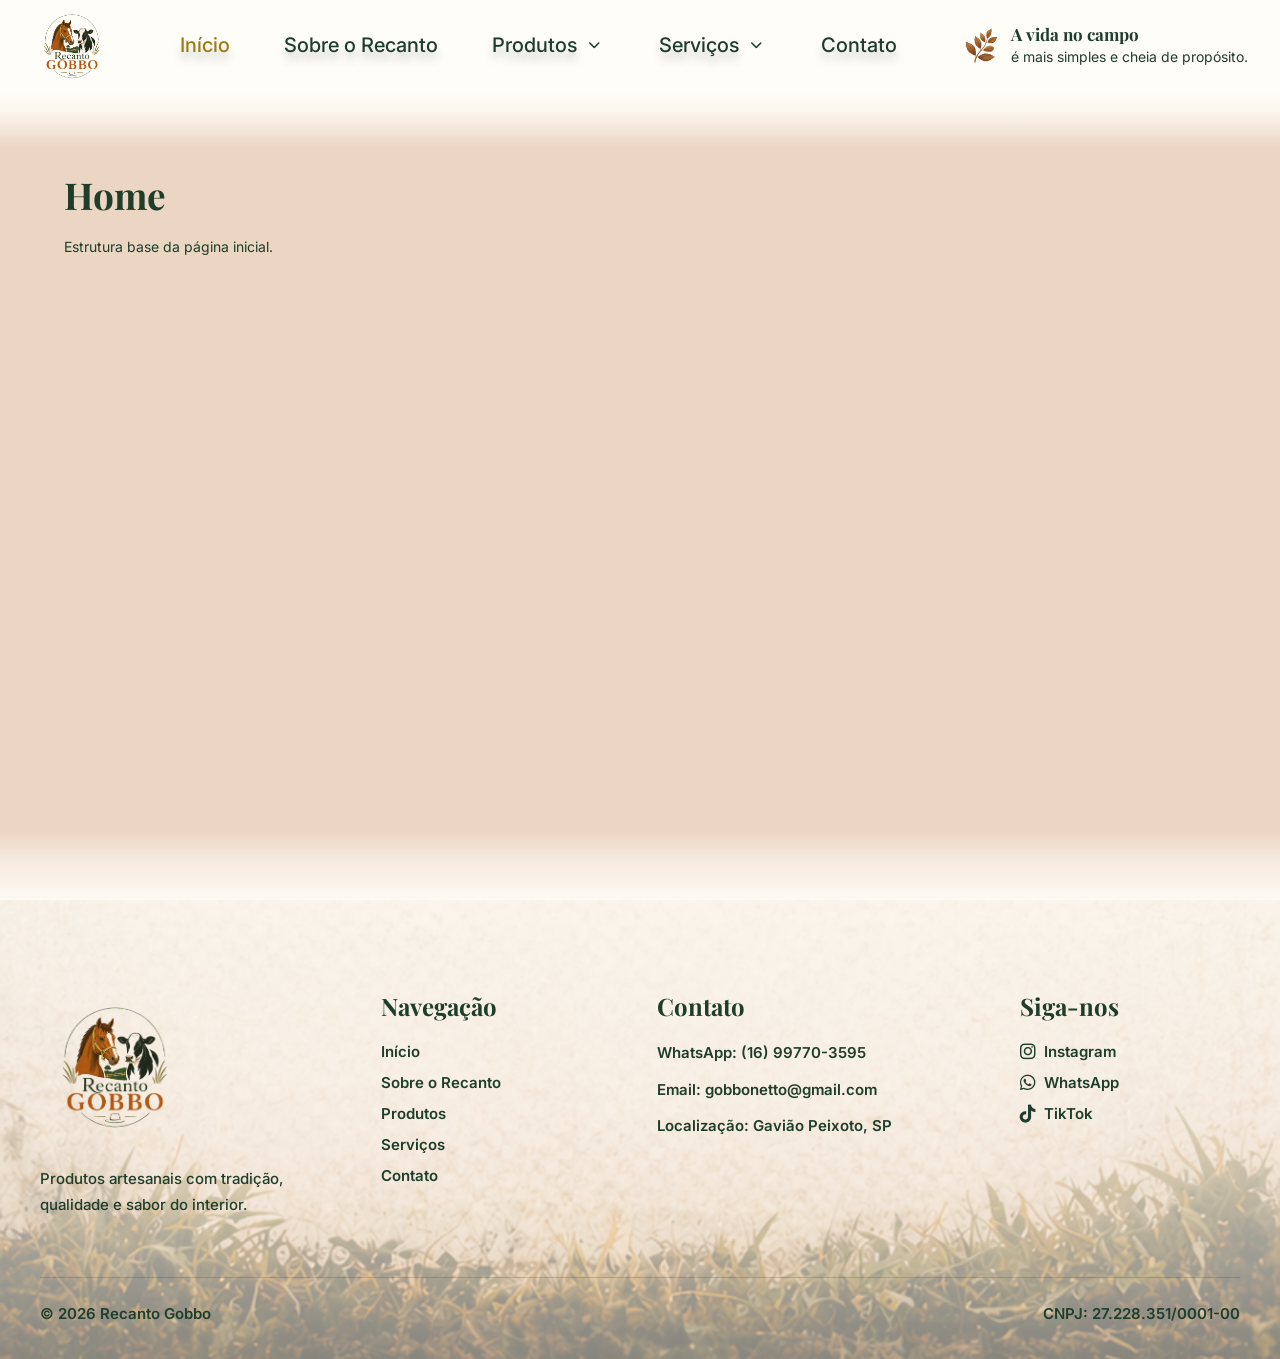
==== index.html @ e5097ecd "Adiciona submenus responsivos no header" ====
<!DOCTYPE html>
<html lang="pt-BR">
<head>
  <!-- Define o padrão de caracteres do site -->
  <meta charset="UTF-8">

  <!-- Garante que o site fique responsivo em celulares e tablets -->
  <meta name="viewport" content="width=device-width, initial-scale=1.0">

  <!-- Título exibido na aba do navegador -->
  <title>Recanto Gobbo</title>

  <!-- Ícones Font Awesome -->
  <link 
    rel="stylesheet" 
    href="https://cdnjs.cloudflare.com/ajax/libs/font-awesome/6.5.2/css/all.min.css"
  >

  <!-- Fontes do projeto: Playfair Display e Inter -->
  <link rel="preconnect" href="https://fonts.googleapis.com">
  <link rel="preconnect" href="https://fonts.gstatic.com" crossorigin>

  <link 
    href="https://fonts.googleapis.com/css2?family=Inter:wght@400;500;600;700&family=Playfair+Display:wght@600;700&display=swap" 
    rel="stylesheet"
  >

  <!-- Importa o CSS principal do projeto -->
  <link rel="stylesheet" href="css/style.css">
</head>

<!-- Classe "home" identifica que esta é a página inicial -->
<body class="home">

  <!-- Header principal do site -->
  <header class="header">
    <nav class="navbar">

      <!-- Logo principal -->
      <a href="index.html" class="logo">
        <img 
          src="assets/images/logo-recanto-gobbo.png" 
          alt="Logo Recanto Gobbo"
          class="logo-image"
        >
      </a>

      <!-- Menu principal -->
      <ul class="nav-menu" id="nav-menu">

        <li class="nav-item">
          <a href="index.html" class="active">Início</a>
        </li>

        <li class="nav-item">
          <a href="pages/sobre.html">Sobre o Recanto</a>
        </li>

        <li class="nav-item has-submenu">
          <div class="submenu-parent">
            <a href="pages/produtos.html">Produtos</a>

            <button class="submenu-toggle" type="button" aria-label="Abrir submenu de produtos">
              <i class="fa-solid fa-chevron-down"></i>
            </button>
          </div>

          <ul class="submenu">
            <li><a href="#">Boné</a></li>
          </ul>
        </li>

        <li class="nav-item has-submenu">
          <div class="submenu-parent">
            <a href="pages/servicos.html">Serviços</a>

            <button class="submenu-toggle" type="button" aria-label="Abrir submenu de serviços">
              <i class="fa-solid fa-chevron-down"></i>
            </button>
          </div>

          <ul class="submenu">
            <li><a href="#">Palestras</a></li>
            <li><a href="#">Embaixadores Digitais</a></li>
            <li><a href="#">Ações de Marca</a></li>
            <li><a href="#">Proposta de Eventos</a></li>
          </ul>
        </li>

        <li class="nav-item">
          <a href="pages/contato.html">Contato</a>
        </li>

      </ul>

      <!-- Frase institucional do header desktop -->
      <div class="header-phrase">
        <!-- Ícone decorativo da frase do header -->
        <img 
          src="assets/images/icone-header.png" 
            alt="" 
            class="header-icon"
        >
        <div>
          <strong>A vida no campo</strong>
          <p>é mais simples e cheia de propósito.</p>
        </div>
      </div>

      <!-- Botão hambúrguer mobile -->
      <button class="menu-toggle" id="menu-toggle" aria-label="Abrir menu">
        ☰
      </button>

    </nav>
  </header>

  <!-- Conteúdo principal da página -->
  <main class="main-content">

    <!-- Seção base da página inicial -->
    <section class="page-section">
      <h1>Home</h1>
      <p>Estrutura base da página inicial.</p>
    </section>
  </main>

<!-- Footer principal do site -->
<footer class="footer">

  <!-- Camada escura por cima da imagem para melhorar leitura -->
  <div class="footer-overlay">

    <!-- Container principal do footer -->
    <div class="footer-container">

      <!-- Coluna da marca -->
      <div class="footer-brand">
        <img 
          src="assets/images/logo-recanto-gobbo.png" 
          alt="Logo Recanto Gobbo"
          class="footer-logo-image"
        >

        <p>
          Produtos artesanais com tradição, qualidade e sabor do interior.
        </p>
      </div>

      <!-- Coluna de navegação -->
      <div class="footer-column">
        <h3>Navegação</h3>

        <nav class="footer-links">
          <a href="index.html">Início</a>
          <a href="pages/sobre.html">Sobre o Recanto</a>
          <a href="pages/produtos.html">Produtos</a>
          <a href="pages/servicos.html">Serviços</a>
          <a href="pages/contato.html">Contato</a>
        </nav>
      </div>

      <!-- Coluna de contato -->
      <div class="footer-column">
        <h3>Contato</h3>

        <div class="footer-contact">
          <p>WhatsApp: (16) 99770-3595</p>
          <p>Email: gobbonetto@gmail.com</p>
          <p>Localização: Gavião Peixoto, SP</p>
        </div>
      </div>

      <!-- Coluna de redes sociais -->
      <div class="footer-column">
        <h3>Siga-nos</h3>

        <div class="footer-social">

          <a href="https://www.instagram.com/recantogobbo?utm_source=ig_web_button_share_sheet&igsh=ZDNlZDc0MzIxNw==" aria-label="Instagram">
            <i class="fa-brands fa-instagram"></i>
            <span>Instagram</span>
          </a>

          <a href="https://wa.me/5516997703595?text=Olá,%20vim%20pelo%20site%20do%20Recanto%20Gobbo%20e%20gostaria%20de%20mais%20informações." aria-label="WhatsApp">
            <i class="fa-brands fa-whatsapp"></i>
            <span>WhatsApp</span>
          </a>

          <a href="https://www.tiktok.com/@nettogobbo?is_from_webapp=1&sender_device=pc" aria-label="TikTok">
            <i class="fa-brands fa-tiktok"></i>
            <span>TikTok</span>
          </a>

        </div>
      </div>

    </div>

    <!-- Base inferior do footer -->
    <div class="footer-bottom">
      <p>© 2026 Recanto Gobbo</p>
      <p>CNPJ: 27.228.351/0001-00</p>
    </div>

  </div>
</footer>

  <!-- JavaScript principal -->
  <script src="js/script.js"></script>
</body>
</html>
---- css/style.css ----
/* Base */
@import url("./base/reset.css");
@import url("./base/variables.css");
@import url("./base/global.css");
@import url("./base/components.css");

/* Layout */
@import url("./layout/header.css");
@import url("./layout/footer.css");

/* Pages */
@import url("./pages/home.css");
@import url("./pages/sobre.css");
@import url("./pages/produtos.css");
@import url("./pages/servicos.css");
@import url("./pages/contato.css");

/* Responsive */
@import url("./responsive.css");
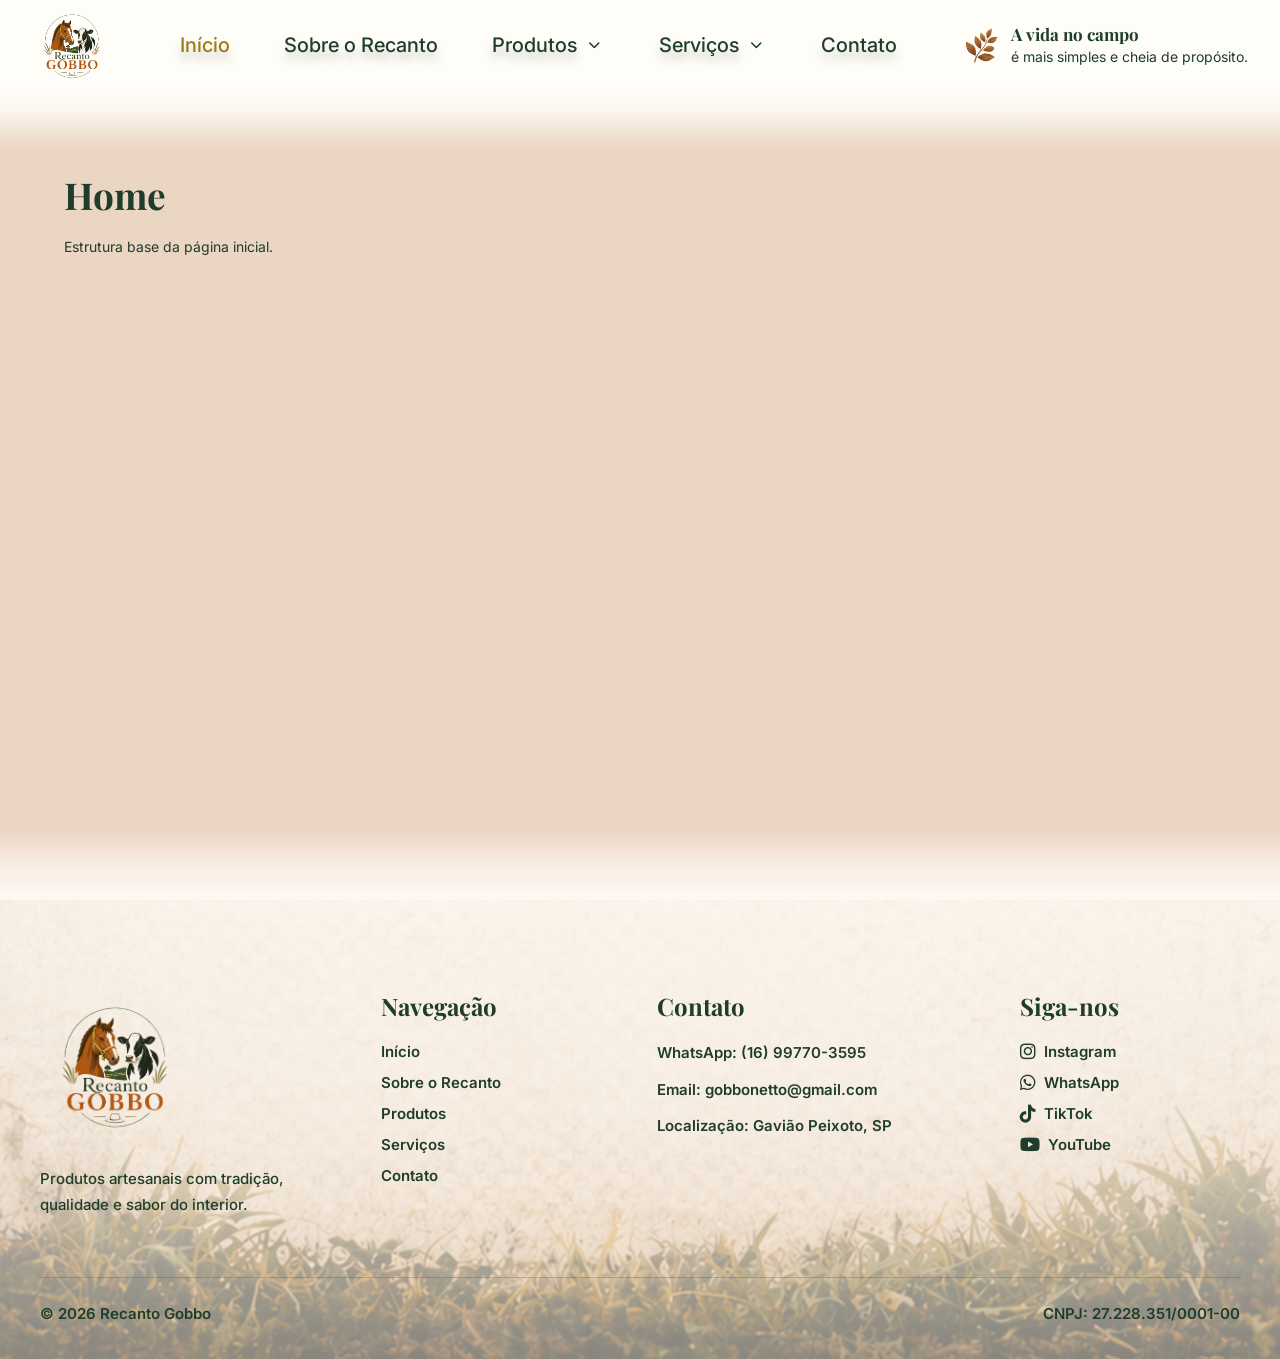
==== commit 01b37900: "feat: adiciona YouTube no footer e ajusta ícones mobile" ====
--- a/index.html
+++ b/index.html
@@ -192,6 +192,11 @@
             <span>TikTok</span>
           </a>
 
+          <a href="https://www.youtube.com/@RecantoGobbo" aria-label="YouTube">
+            <i class="fa-brands fa-youtube"></i>
+            <span>YouTube</span>
+          </a>
+
         </div>
       </div>
 
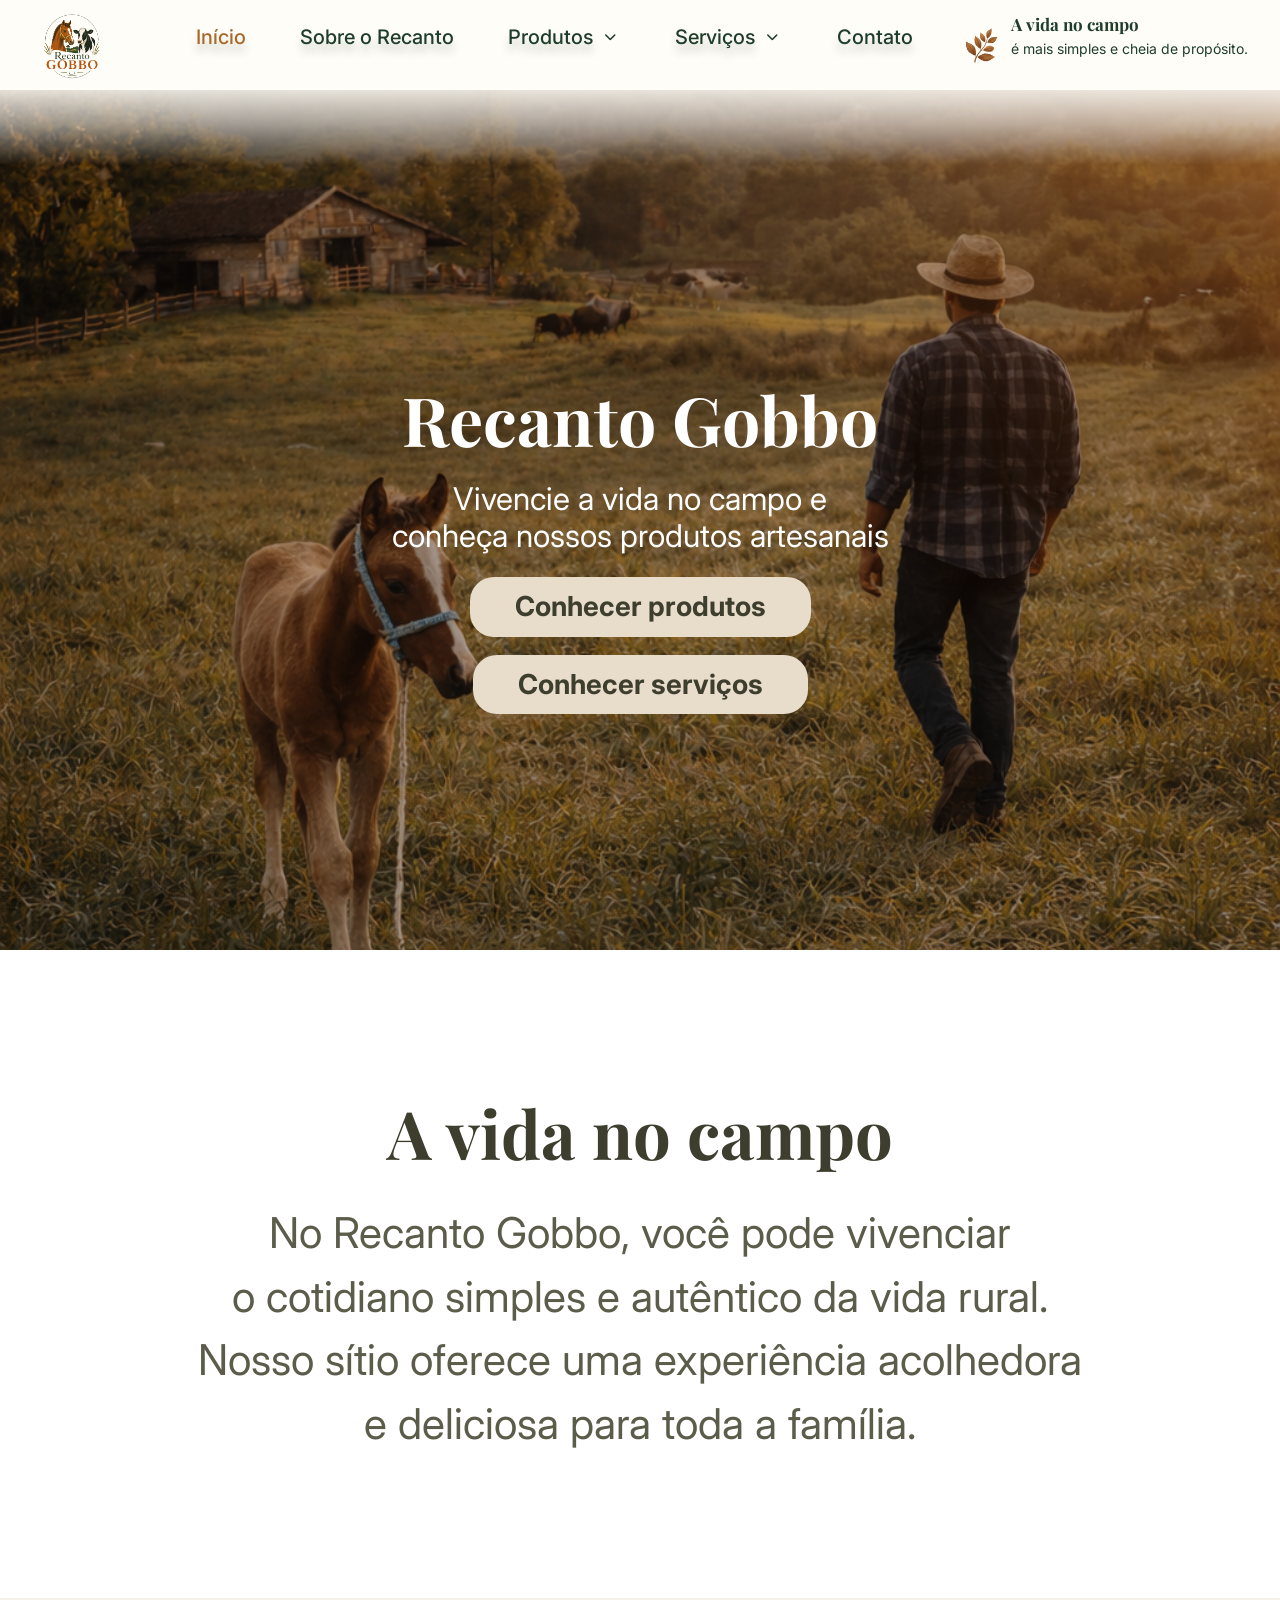
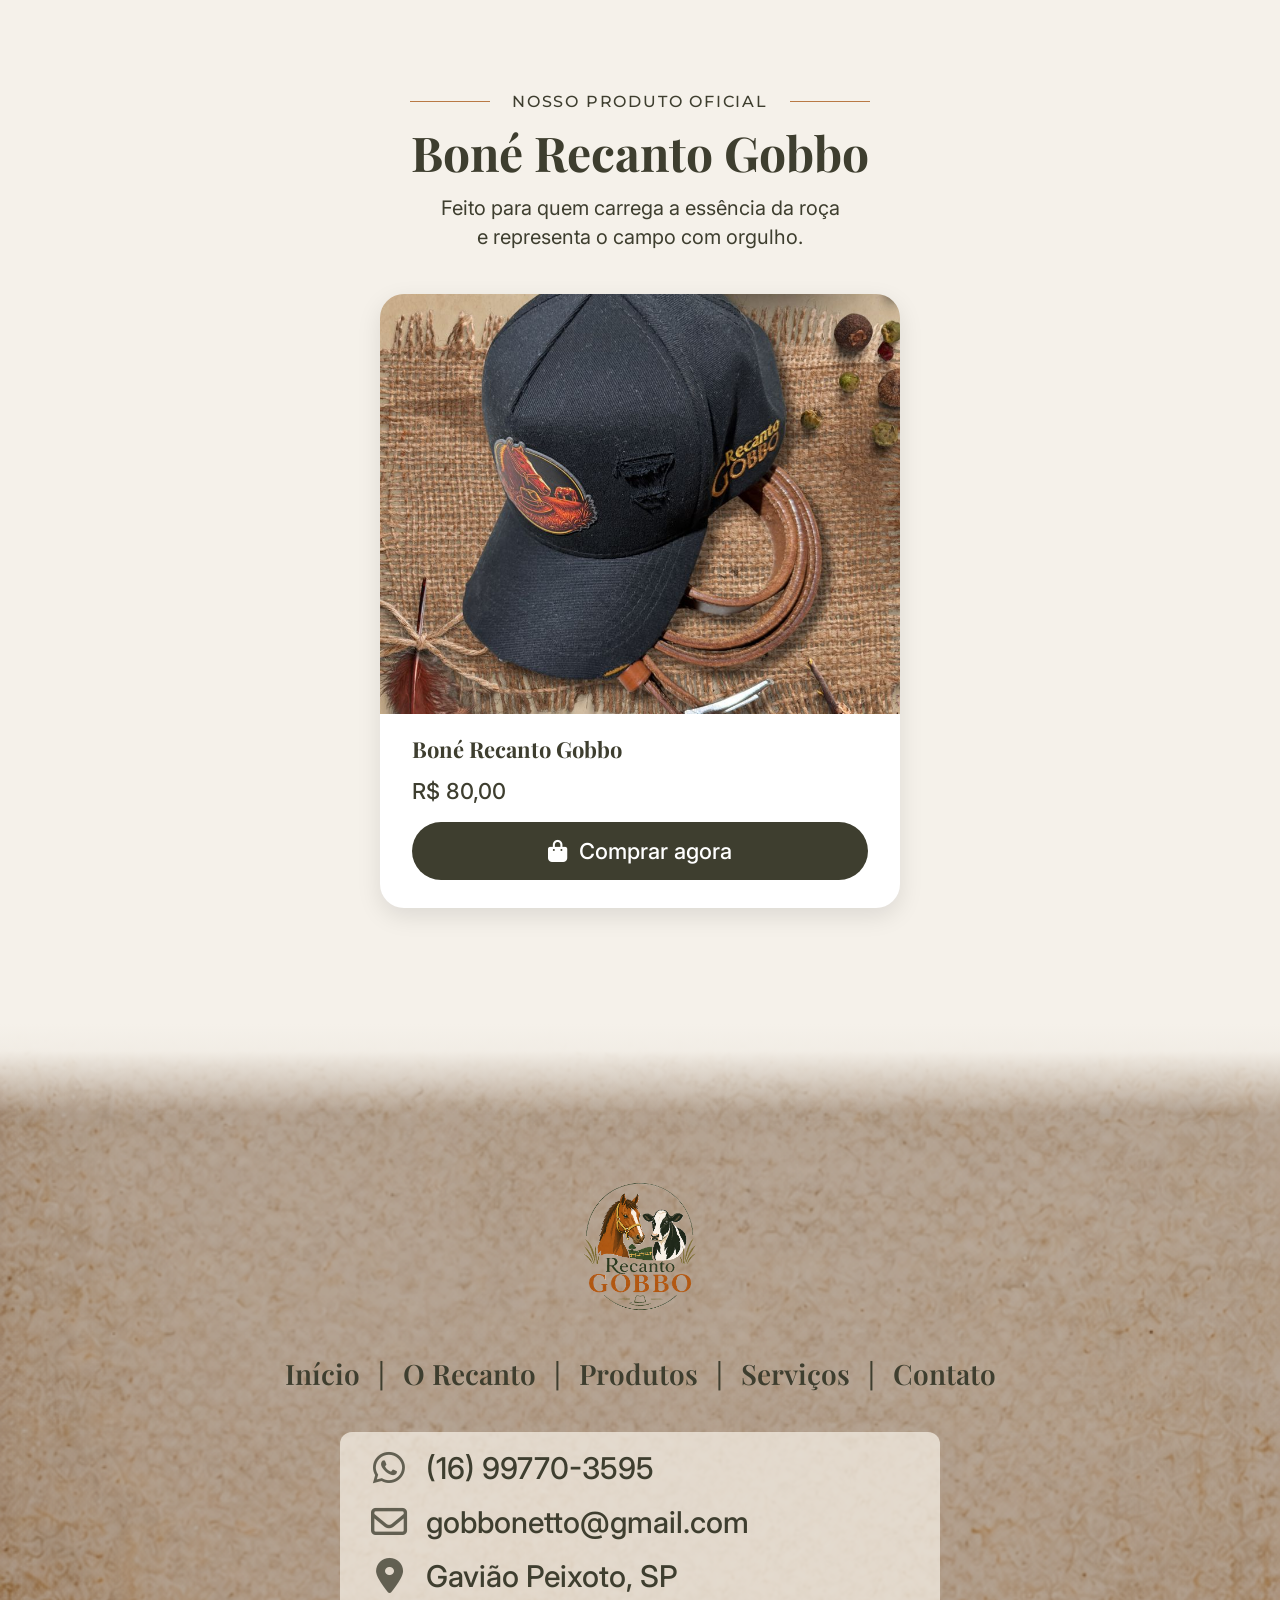
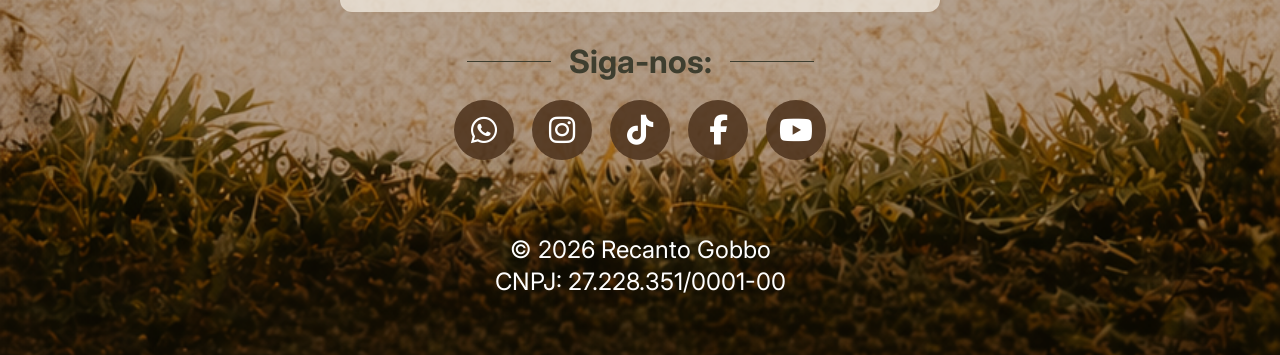
==== commit 9c67def0: "feat: implement homepage layout with new CSS architecture and assets" ====
--- a/index.html
+++ b/index.html
@@ -1,53 +1,44 @@
 <!DOCTYPE html>
 <html lang="pt-BR">
 <head>
-  <!-- Define o padrão de caracteres do site -->
   <meta charset="UTF-8">
-
-  <!-- Garante que o site fique responsivo em celulares e tablets -->
   <meta name="viewport" content="width=device-width, initial-scale=1.0">
 
-  <!-- Título exibido na aba do navegador -->
   <title>Recanto Gobbo</title>
 
-  <!-- Ícones Font Awesome -->
-  <link 
-    rel="stylesheet" 
+  <link
+    rel="stylesheet"
     href="https://cdnjs.cloudflare.com/ajax/libs/font-awesome/6.5.2/css/all.min.css"
   >
 
-  <!-- Fontes do projeto: Playfair Display e Inter -->
+  <link
+    href="https://cdn.jsdelivr.net/npm/bootstrap@5.3.3/dist/css/bootstrap.min.css"
+    rel="stylesheet"
+  >
+
   <link rel="preconnect" href="https://fonts.googleapis.com">
   <link rel="preconnect" href="https://fonts.gstatic.com" crossorigin>
 
-  <link 
-    href="https://fonts.googleapis.com/css2?family=Inter:wght@400;500;600;700&family=Playfair+Display:wght@600;700&display=swap" 
+  <link
+    href="https://fonts.googleapis.com/css2?family=Inter:wght@400;500;600;700&family=Montserrat:wght@400;500;600;700&family=Playfair+Display:wght@600;700&display=swap"
     rel="stylesheet"
   >
 
-  <!-- Importa o CSS principal do projeto -->
   <link rel="stylesheet" href="css/style.css">
 </head>
 
-<!-- Classe "home" identifica que esta é a página inicial -->
 <body class="home">
-
-  <!-- Header principal do site -->
   <header class="header">
     <nav class="navbar">
-
-      <!-- Logo principal -->
       <a href="index.html" class="logo">
-        <img 
-          src="assets/images/logo-recanto-gobbo.png" 
+        <img
+          src="assets/images/logo-recanto-gobbo.png"
           alt="Logo Recanto Gobbo"
           class="logo-image"
         >
       </a>
 
-      <!-- Menu principal -->
       <ul class="nav-menu" id="nav-menu">
-
         <li class="nav-item">
           <a href="index.html" class="active">Início</a>
         </li>
@@ -90,128 +81,193 @@
         <li class="nav-item">
           <a href="pages/contato.html">Contato</a>
         </li>
-
       </ul>
 
-      <!-- Frase institucional do header desktop -->
       <div class="header-phrase">
-        <!-- Ícone decorativo da frase do header -->
-        <img 
-          src="assets/images/icone-header.png" 
-            alt="" 
-            class="header-icon"
+        <img
+          src="assets/images/icone-header.png"
+          alt=""
+          class="header-icon"
         >
+
         <div>
           <strong>A vida no campo</strong>
           <p>é mais simples e cheia de propósito.</p>
         </div>
       </div>
 
-      <!-- Botão hambúrguer mobile -->
       <button class="menu-toggle" id="menu-toggle" aria-label="Abrir menu">
         ☰
       </button>
-
     </nav>
   </header>
 
-  <!-- Conteúdo principal da página -->
-  <main class="main-content">
-
-    <!-- Seção base da página inicial -->
-    <section class="page-section">
-      <h1>Home</h1>
-      <p>Estrutura base da página inicial.</p>
+  <main class="home-main">
+    <section class="home-hero" aria-label="Recanto Gobbo">
+      <div class="home-hero-overlay"></div>
+
+      <div class="container home-hero-content">
+        <h1>Recanto Gobbo</h1>
+        <p>
+          Vivencie a vida no campo e<br>
+          conheça nossos produtos artesanais
+        </p>
+
+        <div class="home-hero-actions">
+          <a href="pages/produtos.html" class="home-pill-link">Conhecer produtos</a>
+          <a href="pages/servicos.html" class="home-pill-link">Conhecer serviços</a>
+        </div>
+      </div>
+    </section>
+
+    <section class="home-about">
+      <div class="container">
+        <h2>A vida no campo</h2>
+        <p>
+          <span>No Recanto Gobbo, você pode vivenciar</span>
+          <span>o cotidiano simples e autêntico da vida rural.</span>
+          <span class="d-none d-lg-block">Nosso sítio oferece uma experiência acolhedora</span>
+          <span class="d-none d-lg-block">e deliciosa para toda a família.</span>
+        </p>
+      </div>
+    </section>
+
+    <section class="home-product" aria-labelledby="home-product-title">
+      <div class="container">
+        <div class="home-product-heading">
+          <p class="home-product-overline">Nosso produto oficial</p>
+          <h2 id="home-product-title">Boné Recanto Gobbo</h2>
+          <p>
+            Feito para quem carrega a essência da roça
+            <span>e representa o campo com orgulho.</span>
+          </p>
+        </div>
+
+        <article class="home-product-card">
+          <div class="home-product-image">
+            <img src="assets/images/bone.jpeg" alt="Boné Recanto Gobbo">
+          </div>
+
+          <div class="home-product-info">
+            <h3>Boné Recanto Gobbo</h3>
+            <p>R$ 80,00</p>
+            <a
+              href="https://wa.me/5516997703595?text=Ol%C3%A1,%20vim%20pelo%20site%20do%20Recanto%20Gobbo%20e%20gostaria%20de%20comprar%20o%20Bon%C3%A9%20Recanto%20Gobbo."
+              class="home-buy-button"
+              target="_blank"
+              rel="noopener noreferrer"
+            >
+              <i class="fa-solid fa-bag-shopping" aria-hidden="true"></i>
+              Comprar agora
+            </a>
+          </div>
+        </article>
+      </div>
     </section>
   </main>
 
-<!-- Footer principal do site -->
-<footer class="footer">
-
-  <!-- Camada escura por cima da imagem para melhorar leitura -->
-  <div class="footer-overlay">
-
-    <!-- Container principal do footer -->
-    <div class="footer-container">
-
-      <!-- Coluna da marca -->
-      <div class="footer-brand">
-        <img 
-          src="assets/images/logo-recanto-gobbo.png" 
-          alt="Logo Recanto Gobbo"
-          class="footer-logo-image"
-        >
-
-        <p>
-          Produtos artesanais com tradição, qualidade e sabor do interior.
-        </p>
-      </div>
-
-      <!-- Coluna de navegação -->
-      <div class="footer-column">
-        <h3>Navegação</h3>
-
-        <nav class="footer-links">
+  <footer class="home-footer">
+    <div class="home-footer-overlay">
+      <div class="container home-footer-inner">
+        <a href="index.html" class="home-footer-logo" aria-label="Recanto Gobbo - Início">
+          <img
+            src="assets/images/logo-recanto-gobbo.png"
+            alt="Logo Recanto Gobbo"
+            class="home-footer-logo-image"
+          >
+        </a>
+
+        <nav class="home-footer-nav" aria-label="Menu do rodapé">
           <a href="index.html">Início</a>
-          <a href="pages/sobre.html">Sobre o Recanto</a>
+          <a href="pages/sobre.html">O Recanto</a>
           <a href="pages/produtos.html">Produtos</a>
           <a href="pages/servicos.html">Serviços</a>
           <a href="pages/contato.html">Contato</a>
         </nav>
-      </div>
-
-      <!-- Coluna de contato -->
-      <div class="footer-column">
-        <h3>Contato</h3>
-
-        <div class="footer-contact">
-          <p>WhatsApp: (16) 99770-3595</p>
-          <p>Email: gobbonetto@gmail.com</p>
-          <p>Localização: Gavião Peixoto, SP</p>
-        </div>
-      </div>
-
-      <!-- Coluna de redes sociais -->
-      <div class="footer-column">
-        <h3>Siga-nos</h3>
-
-        <div class="footer-social">
-
-          <a href="https://www.instagram.com/recantogobbo?utm_source=ig_web_button_share_sheet&igsh=ZDNlZDc0MzIxNw==" aria-label="Instagram">
-            <i class="fa-brands fa-instagram"></i>
-            <span>Instagram</span>
+
+        <div class="home-contact-card" aria-label="Informações de contato">
+          <a
+            href="https://wa.me/5516997703595?text=Ol%C3%A1,%20vim%20pelo%20site%20do%20Recanto%20Gobbo%20e%20gostaria%20de%20mais%20informa%C3%A7%C3%B5es."
+            target="_blank"
+            rel="noopener noreferrer"
+          >
+            <i class="fa-brands fa-whatsapp" aria-hidden="true"></i>
+            <span>(16) 99770-3595</span>
           </a>
-
-          <a href="https://wa.me/5516997703595?text=Olá,%20vim%20pelo%20site%20do%20Recanto%20Gobbo%20e%20gostaria%20de%20mais%20informações." aria-label="WhatsApp">
-            <i class="fa-brands fa-whatsapp"></i>
-            <span>WhatsApp</span>
+          <a
+            href="mailto:gobbonetto@gmail.com?subject=Contato"
+            target="_blank"
+            rel="noopener noreferrer"
+          >
+            <i class="fa-regular fa-envelope" aria-hidden="true"></i>
+            <span>gobbonetto@gmail.com</span>
           </a>
-
-          <a href="https://www.tiktok.com/@nettogobbo?is_from_webapp=1&sender_device=pc" aria-label="TikTok">
-            <i class="fa-brands fa-tiktok"></i>
-            <span>TikTok</span>
+          <a
+            href="https://maps.app.goo.gl/Z4Uk17eoqn9L3mCQ8"
+            target="_blank"
+            rel="noopener noreferrer"
+          >
+            <i class="fa-solid fa-location-dot" aria-hidden="true"></i>
+            <span>Gavião Peixoto, SP</span>
           </a>
-
-          <a href="https://www.youtube.com/@RecantoGobbo" aria-label="YouTube">
-            <i class="fa-brands fa-youtube"></i>
-            <span>YouTube</span>
-          </a>
-
-        </div>
-      </div>
-
+        </div>
+
+        <div class="home-social">
+          <p>Siga-nos:</p>
+
+          <div class="home-social-links">
+            <a
+              href="https://wa.me/5516997703595?text=Ol%C3%A1,%20vim%20pelo%20site%20do%20Recanto%20Gobbo%20e%20gostaria%20de%20mais%20informa%C3%A7%C3%B5es."
+              aria-label="WhatsApp"
+              target="_blank"
+              rel="noopener noreferrer"
+            >
+              <i class="fa-brands fa-whatsapp" aria-hidden="true"></i>
+            </a>
+            <a
+              href="https://www.instagram.com/recantogobbo?utm_source=ig_web_button_share_sheet&igsh=ZDNlZDc0MzIxNw=="
+              aria-label="Instagram"
+              target="_blank"
+              rel="noopener noreferrer"
+            >
+              <i class="fa-brands fa-instagram" aria-hidden="true"></i>
+            </a>
+            <a
+              href="https://www.tiktok.com/@nettogobbo?is_from_webapp=1&sender_device=pc"
+              aria-label="TikTok"
+              target="_blank"
+              rel="noopener noreferrer"
+            >
+              <i class="fa-brands fa-tiktok" aria-hidden="true"></i>
+            </a>
+            <a
+              href="https://www.facebook.com/recantogobbo/"
+              aria-label="Facebook"
+              target="_blank"
+              rel="noopener noreferrer"
+            >
+              <i class="fa-brands fa-facebook-f" aria-hidden="true"></i>
+            </a>
+            <a
+              href="https://www.youtube.com/@RecantoGobbo"
+              aria-label="YouTube"
+              target="_blank"
+              rel="noopener noreferrer"
+            >
+              <i class="fa-brands fa-youtube" aria-hidden="true"></i>
+            </a>
+          </div>
+        </div>
+
+        <div class="home-footer-bottom">
+          <p>© 2026 Recanto Gobbo</p>
+          <p>CNPJ: 27.228.351/0001-00</p>
+        </div>
+      </div>
     </div>
-
-    <!-- Base inferior do footer -->
-    <div class="footer-bottom">
-      <p>© 2026 Recanto Gobbo</p>
-      <p>CNPJ: 27.228.351/0001-00</p>
-    </div>
-
-  </div>
-</footer>
-
-  <!-- JavaScript principal -->
+  </footer>
+
+  <script src="https://cdn.jsdelivr.net/npm/bootstrap@5.3.3/dist/js/bootstrap.bundle.min.js"></script>
   <script src="js/script.js"></script>
 </body>
 </html>
--- a/css/style.css
+++ b/css/style.css
@@ -16,5 +16,4 @@
 @import url("./pages/contato.css");
 
 /* Responsive */
-@import url("./responsive.css");
-
+@import url("./responsive.css");
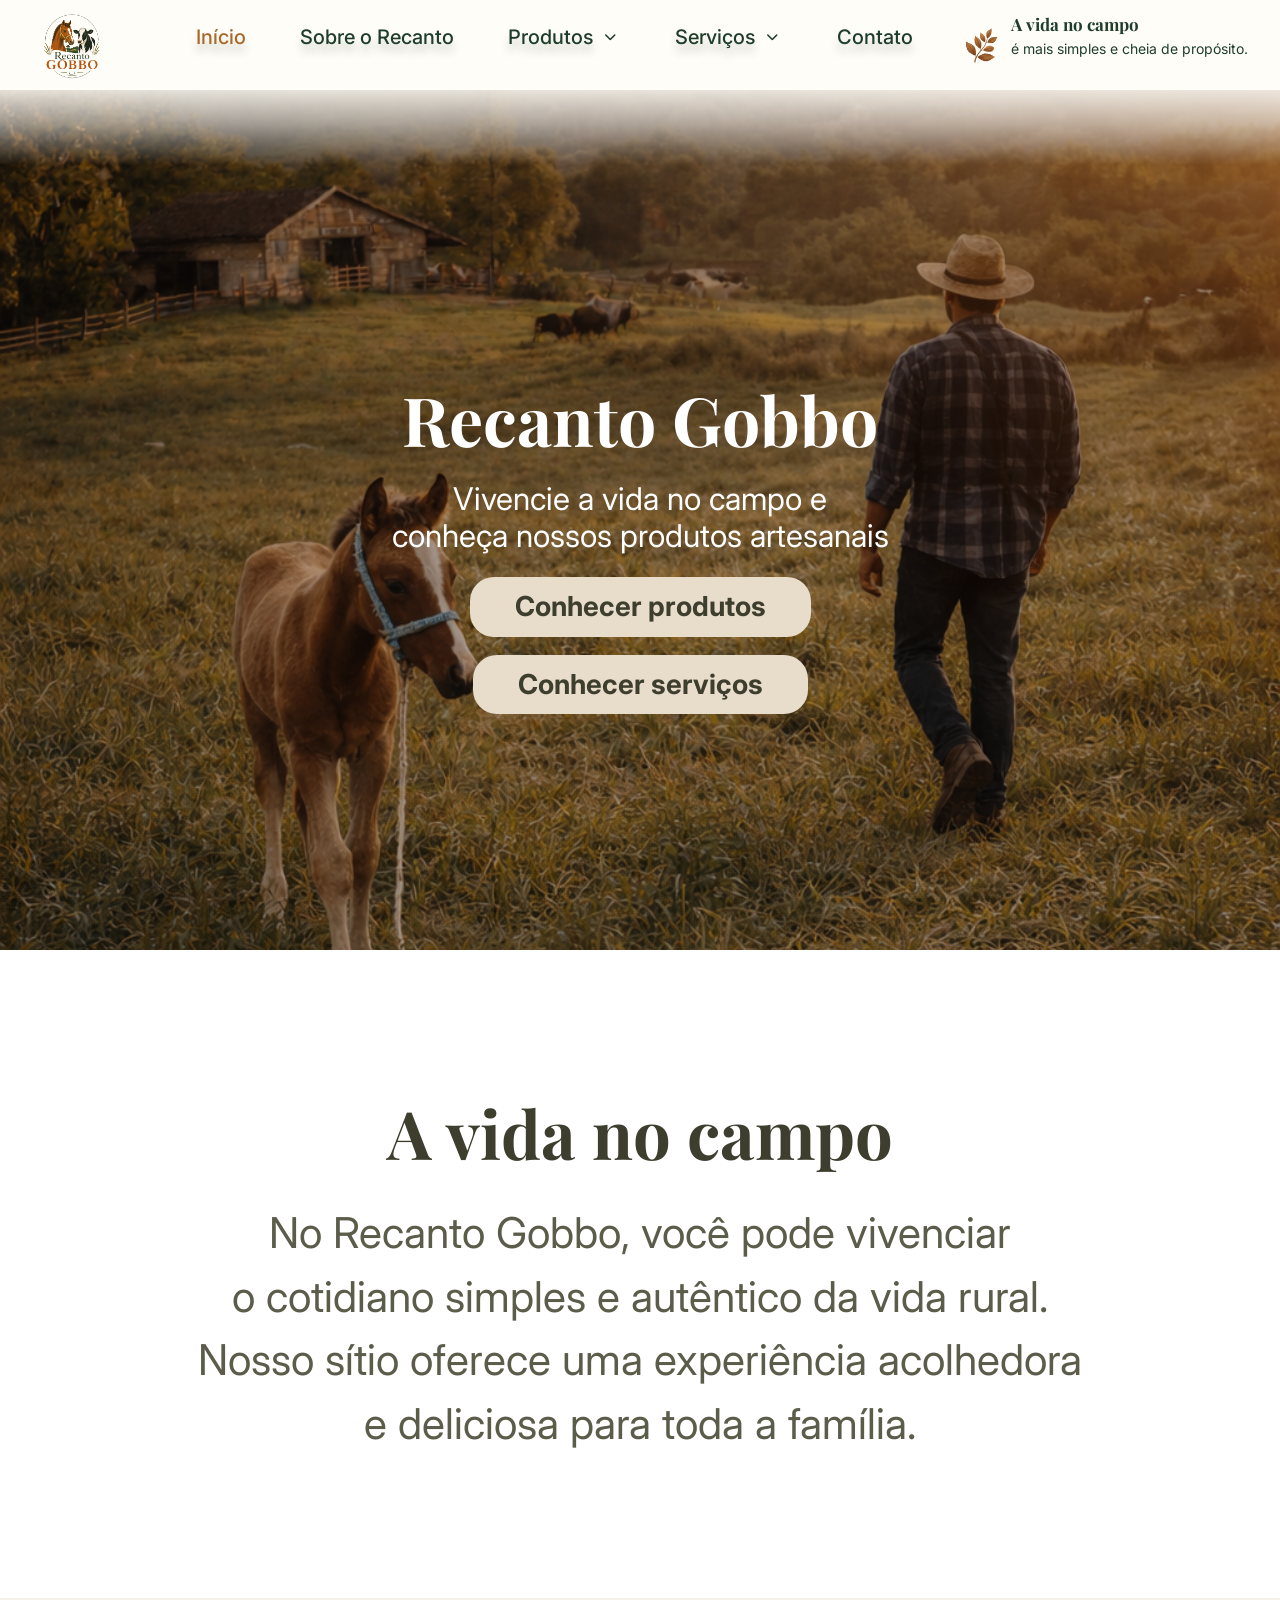
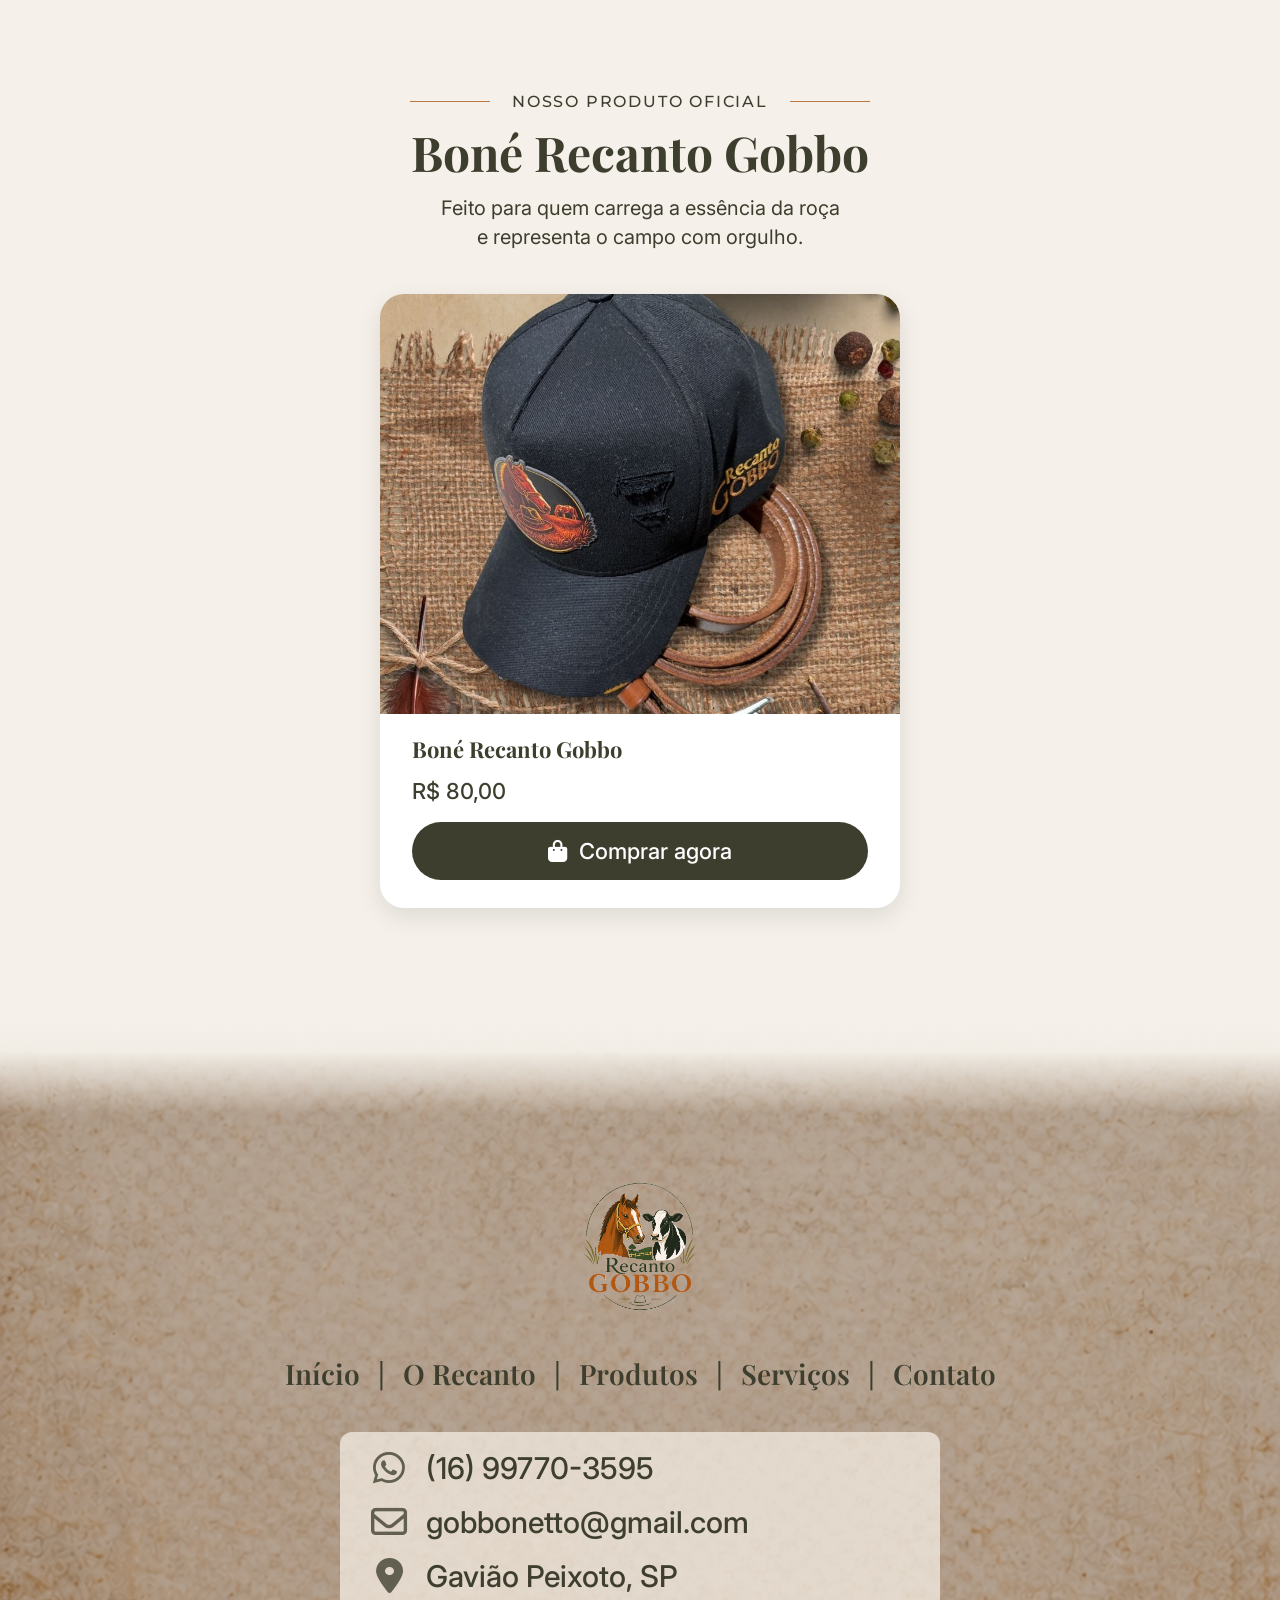
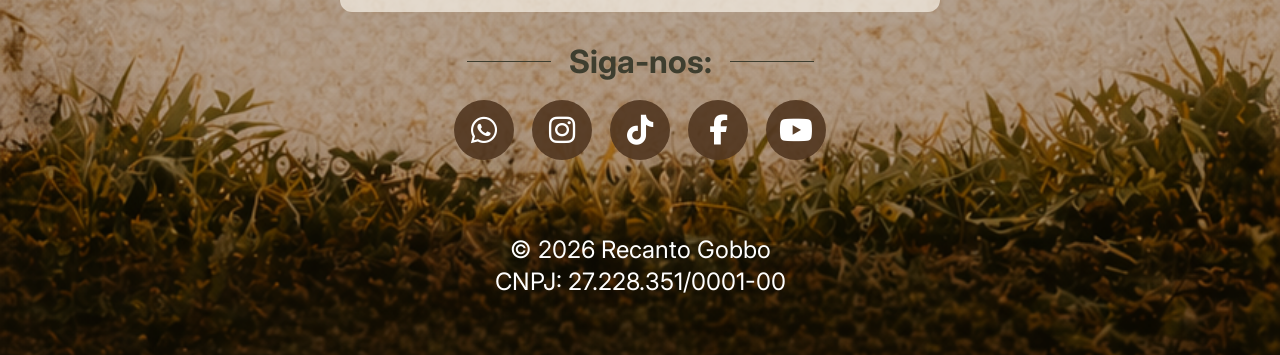
==== commit 90a76638: "adiciona fav icon" ====
--- a/index.html
+++ b/index.html
@@ -5,6 +5,8 @@
   <meta name="viewport" content="width=device-width, initial-scale=1.0">
 
   <title>Recanto Gobbo</title>
+
+  <link rel="icon" type="image/png" href="assets/images/logo-recanto-gobbo.png">
 
   <link
     rel="stylesheet"
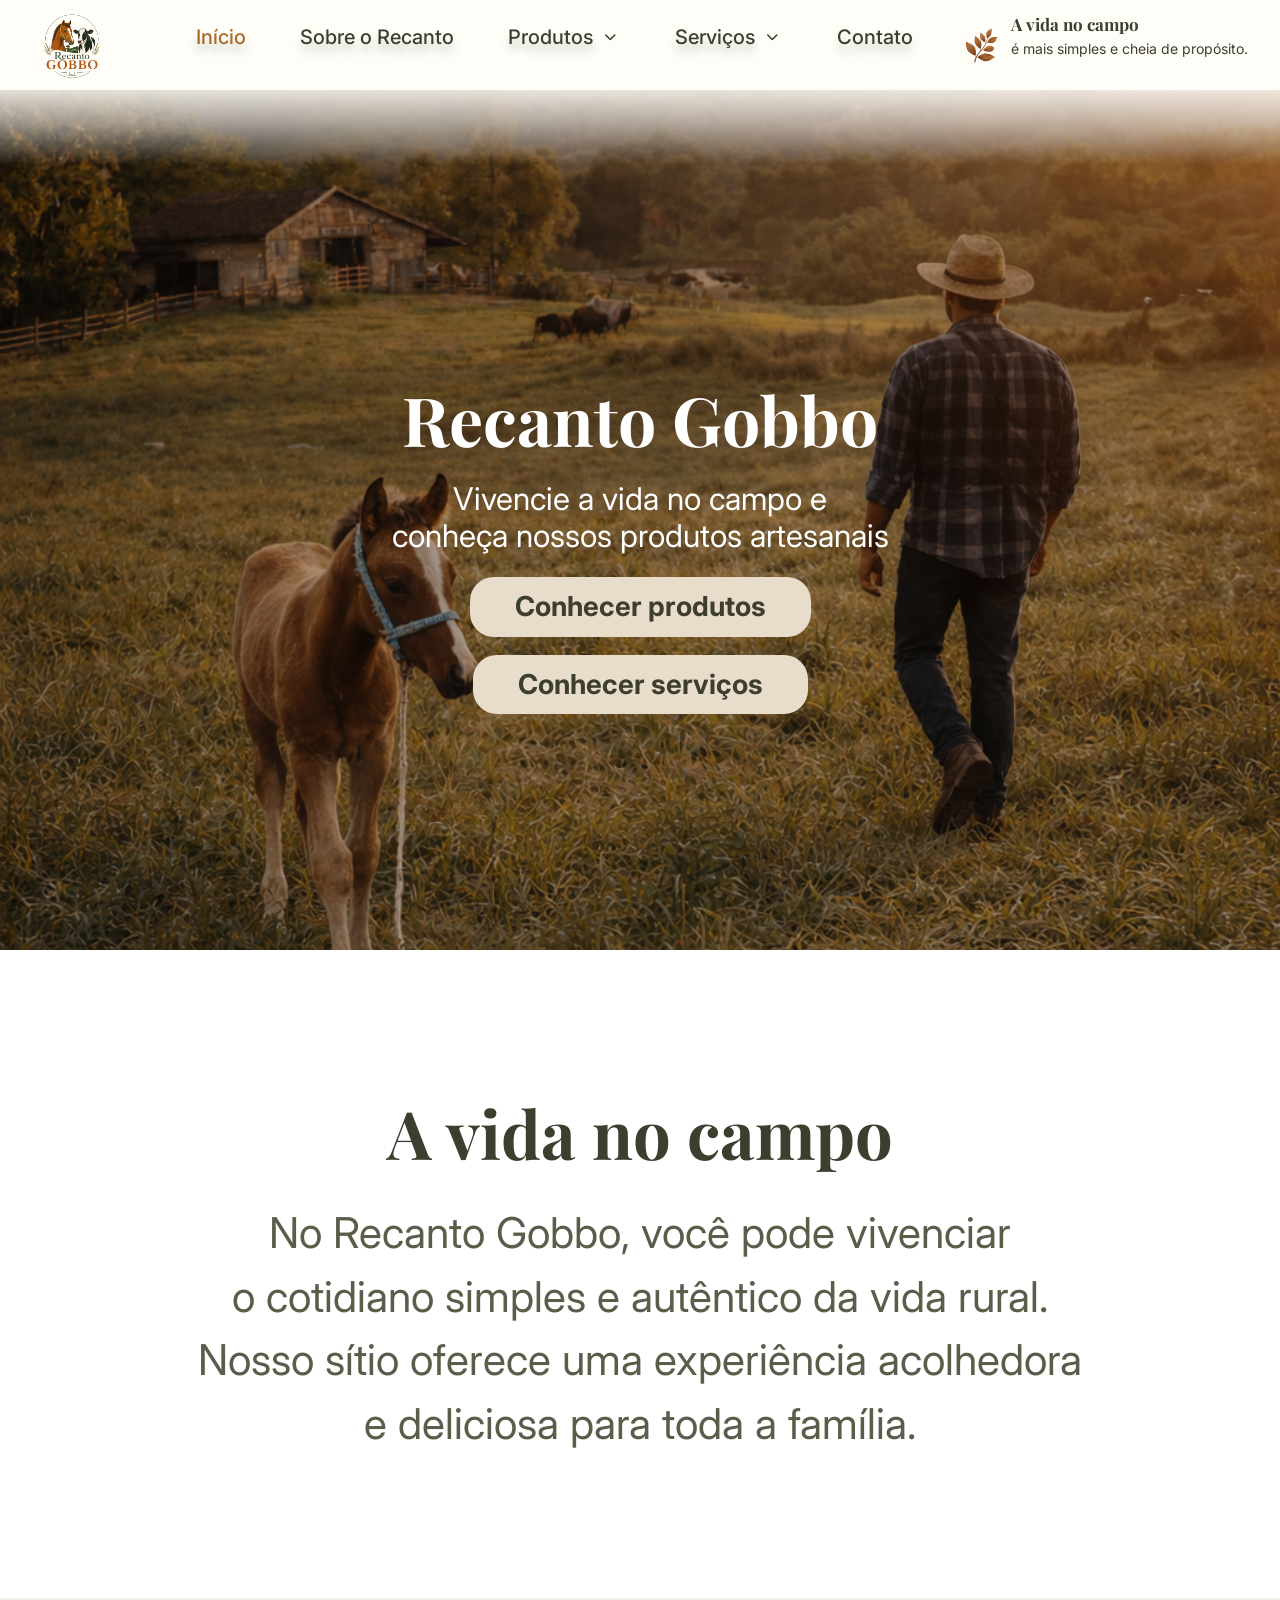
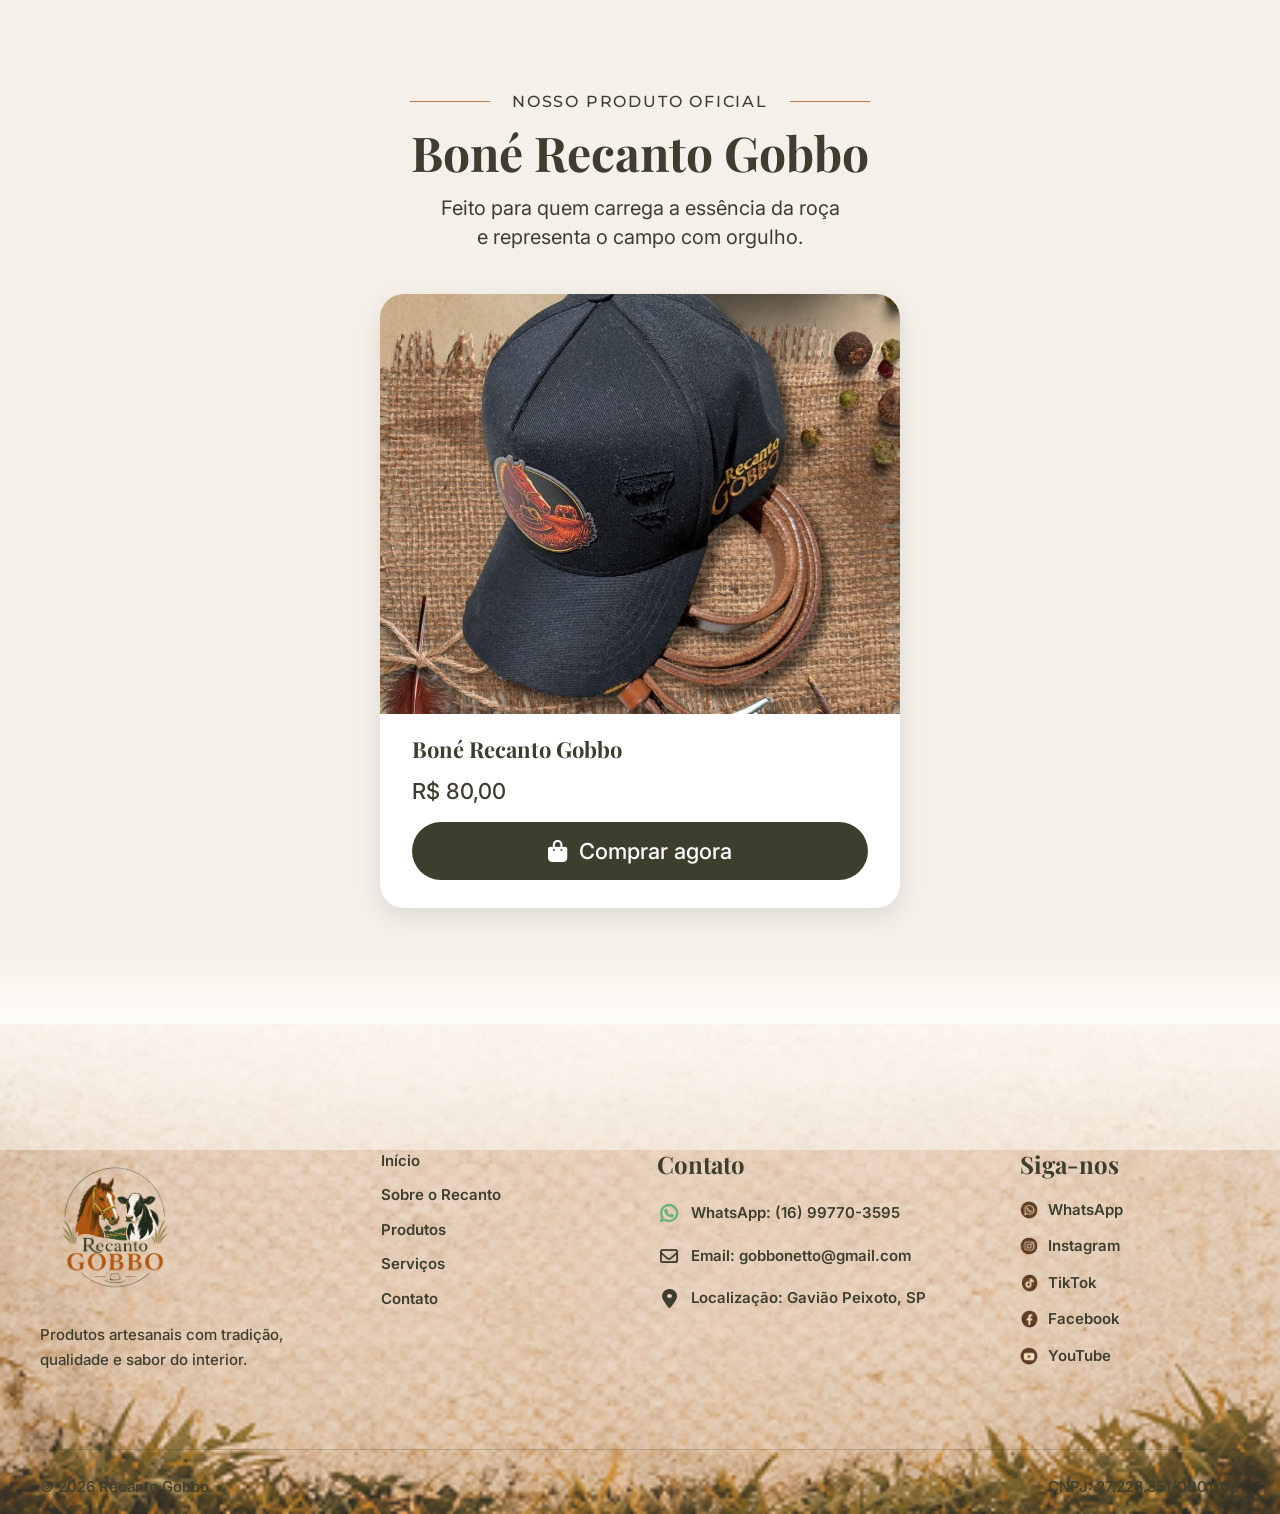
==== commit c8768b10: "Reestruturação completa do rodapé e identidade visual Novo layout do footer em todas as páginas, com" ====
--- a/index.html
+++ b/index.html
@@ -30,246 +30,273 @@
 </head>
 
 <body class="home">
-  <header class="header">
-    <nav class="navbar">
-      <a href="index.html" class="logo">
-        <img
-          src="assets/images/logo-recanto-gobbo.png"
-          alt="Logo Recanto Gobbo"
-          class="logo-image"
-        >
-      </a>
-
-      <ul class="nav-menu" id="nav-menu">
-        <li class="nav-item">
-          <a href="index.html" class="active">Início</a>
-        </li>
-
-        <li class="nav-item">
-          <a href="pages/sobre.html">Sobre o Recanto</a>
-        </li>
-
-        <li class="nav-item has-submenu">
-          <div class="submenu-parent">
-            <a href="pages/produtos.html">Produtos</a>
-
-            <button class="submenu-toggle" type="button" aria-label="Abrir submenu de produtos">
-              <i class="fa-solid fa-chevron-down"></i>
+    <header class="header">
+        <nav class="navbar">
+            <a href="index.html" class="logo">
+                <img src="assets/images/logo-recanto-gobbo.png"
+                     alt="Logo Recanto Gobbo"
+                     class="logo-image">
+            </a>
+
+            <ul class="nav-menu" id="nav-menu">
+                <li class="nav-item">
+                    <a href="index.html" class="active">Início</a>
+                </li>
+
+                <li class="nav-item">
+                    <a href="pages/sobre.html">Sobre o Recanto</a>
+                </li>
+
+                <li class="nav-item has-submenu">
+                    <div class="submenu-parent">
+                        <a href="pages/produtos.html">Produtos</a>
+
+                        <button class="submenu-toggle" type="button" aria-label="Abrir submenu de produtos">
+                            <i class="fa-solid fa-chevron-down"></i>
+                        </button>
+                    </div>
+
+                    <ul class="submenu">
+                        <li><a href="pages/produtos.html#bone">Boné</a></li>
+                    </ul>
+                </li>
+
+                <li class="nav-item has-submenu">
+                    <div class="submenu-parent">
+                        <a href="pages/servicos.html">Serviços</a>
+
+                        <button class="submenu-toggle" type="button" aria-label="Abrir submenu de serviços">
+                            <i class="fa-solid fa-chevron-down"></i>
+                        </button>
+                    </div>
+
+                    <ul class="submenu">
+                        <li><a href="pages/servicos.html#palestras">Palestras</a></li>
+                        <li><a href="pages/servicos.html#embaixadores">Embaixadores Digitais</a></li>
+                        <li><a href="pages/servicos.html#ações-de-marca">Ações de Marca</a></li>
+                        <li><a href="pages/servicos.html#proposta-de-eventos">Proposta de Eventos</a></li>
+                    </ul>
+                </li>
+
+                <li class="nav-item">
+                    <a href="pages/contato.html">Contato</a>
+                </li>
+            </ul>
+
+            <div class="header-phrase">
+                <img src="assets/images/icone-header.png"
+                     alt=""
+                     class="header-icon">
+
+                <div>
+                    <strong>A vida no campo</strong>
+                    <p>é mais simples e cheia de propósito.</p>
+                </div>
+            </div>
+
+            <button class="menu-toggle" id="menu-toggle" aria-label="Abrir menu">
+                ☰
             </button>
-          </div>
-
-          <ul class="submenu">
-            <li><a href="#">Boné</a></li>
-          </ul>
-        </li>
-
-        <li class="nav-item has-submenu">
-          <div class="submenu-parent">
-            <a href="pages/servicos.html">Serviços</a>
-
-            <button class="submenu-toggle" type="button" aria-label="Abrir submenu de serviços">
-              <i class="fa-solid fa-chevron-down"></i>
-            </button>
-          </div>
-
-          <ul class="submenu">
-            <li><a href="#">Palestras</a></li>
-            <li><a href="#">Embaixadores Digitais</a></li>
-            <li><a href="#">Ações de Marca</a></li>
-            <li><a href="#">Proposta de Eventos</a></li>
-          </ul>
-        </li>
-
-        <li class="nav-item">
-          <a href="pages/contato.html">Contato</a>
-        </li>
-      </ul>
-
-      <div class="header-phrase">
-        <img
-          src="assets/images/icone-header.png"
-          alt=""
-          class="header-icon"
-        >
-
-        <div>
-          <strong>A vida no campo</strong>
-          <p>é mais simples e cheia de propósito.</p>
-        </div>
-      </div>
-
-      <button class="menu-toggle" id="menu-toggle" aria-label="Abrir menu">
-        ☰
-      </button>
-    </nav>
-  </header>
-
-  <main class="home-main">
-    <section class="home-hero" aria-label="Recanto Gobbo">
-      <div class="home-hero-overlay"></div>
-
-      <div class="container home-hero-content">
-        <h1>Recanto Gobbo</h1>
-        <p>
-          Vivencie a vida no campo e<br>
-          conheça nossos produtos artesanais
-        </p>
-
-        <div class="home-hero-actions">
-          <a href="pages/produtos.html" class="home-pill-link">Conhecer produtos</a>
-          <a href="pages/servicos.html" class="home-pill-link">Conhecer serviços</a>
-        </div>
-      </div>
-    </section>
-
-    <section class="home-about">
-      <div class="container">
-        <h2>A vida no campo</h2>
-        <p>
-          <span>No Recanto Gobbo, você pode vivenciar</span>
-          <span>o cotidiano simples e autêntico da vida rural.</span>
-          <span class="d-none d-lg-block">Nosso sítio oferece uma experiência acolhedora</span>
-          <span class="d-none d-lg-block">e deliciosa para toda a família.</span>
-        </p>
-      </div>
-    </section>
-
-    <section class="home-product" aria-labelledby="home-product-title">
-      <div class="container">
-        <div class="home-product-heading">
-          <p class="home-product-overline">Nosso produto oficial</p>
-          <h2 id="home-product-title">Boné Recanto Gobbo</h2>
-          <p>
-            Feito para quem carrega a essência da roça
-            <span>e representa o campo com orgulho.</span>
-          </p>
-        </div>
-
-        <article class="home-product-card">
-          <div class="home-product-image">
-            <img src="assets/images/bone.jpeg" alt="Boné Recanto Gobbo">
-          </div>
-
-          <div class="home-product-info">
-            <h3>Boné Recanto Gobbo</h3>
-            <p>R$ 80,00</p>
-            <a
-              href="https://wa.me/5516997703595?text=Ol%C3%A1,%20vim%20pelo%20site%20do%20Recanto%20Gobbo%20e%20gostaria%20de%20comprar%20o%20Bon%C3%A9%20Recanto%20Gobbo."
-              class="home-buy-button"
-              target="_blank"
-              rel="noopener noreferrer"
-            >
-              <i class="fa-solid fa-bag-shopping" aria-hidden="true"></i>
-              Comprar agora
-            </a>
-          </div>
-        </article>
-      </div>
-    </section>
-  </main>
-
-  <footer class="home-footer">
-    <div class="home-footer-overlay">
-      <div class="container home-footer-inner">
-        <a href="index.html" class="home-footer-logo" aria-label="Recanto Gobbo - Início">
-          <img
-            src="assets/images/logo-recanto-gobbo.png"
-            alt="Logo Recanto Gobbo"
-            class="home-footer-logo-image"
-          >
-        </a>
-
-        <nav class="home-footer-nav" aria-label="Menu do rodapé">
-          <a href="index.html">Início</a>
-          <a href="pages/sobre.html">O Recanto</a>
-          <a href="pages/produtos.html">Produtos</a>
-          <a href="pages/servicos.html">Serviços</a>
-          <a href="pages/contato.html">Contato</a>
         </nav>
-
-        <div class="home-contact-card" aria-label="Informações de contato">
-          <a
-            href="https://wa.me/5516997703595?text=Ol%C3%A1,%20vim%20pelo%20site%20do%20Recanto%20Gobbo%20e%20gostaria%20de%20mais%20informa%C3%A7%C3%B5es."
-            target="_blank"
-            rel="noopener noreferrer"
-          >
-            <i class="fa-brands fa-whatsapp" aria-hidden="true"></i>
-            <span>(16) 99770-3595</span>
-          </a>
-          <a
-            href="mailto:gobbonetto@gmail.com?subject=Contato"
-            target="_blank"
-            rel="noopener noreferrer"
-          >
-            <i class="fa-regular fa-envelope" aria-hidden="true"></i>
-            <span>gobbonetto@gmail.com</span>
-          </a>
-          <a
-            href="https://maps.app.goo.gl/Z4Uk17eoqn9L3mCQ8"
-            target="_blank"
-            rel="noopener noreferrer"
-          >
-            <i class="fa-solid fa-location-dot" aria-hidden="true"></i>
-            <span>Gavião Peixoto, SP</span>
-          </a>
-        </div>
-
-        <div class="home-social">
-          <p>Siga-nos:</p>
-
-          <div class="home-social-links">
-            <a
-              href="https://wa.me/5516997703595?text=Ol%C3%A1,%20vim%20pelo%20site%20do%20Recanto%20Gobbo%20e%20gostaria%20de%20mais%20informa%C3%A7%C3%B5es."
-              aria-label="WhatsApp"
-              target="_blank"
-              rel="noopener noreferrer"
-            >
-              <i class="fa-brands fa-whatsapp" aria-hidden="true"></i>
-            </a>
-            <a
-              href="https://www.instagram.com/recantogobbo?utm_source=ig_web_button_share_sheet&igsh=ZDNlZDc0MzIxNw=="
-              aria-label="Instagram"
-              target="_blank"
-              rel="noopener noreferrer"
-            >
-              <i class="fa-brands fa-instagram" aria-hidden="true"></i>
-            </a>
-            <a
-              href="https://www.tiktok.com/@nettogobbo?is_from_webapp=1&sender_device=pc"
-              aria-label="TikTok"
-              target="_blank"
-              rel="noopener noreferrer"
-            >
-              <i class="fa-brands fa-tiktok" aria-hidden="true"></i>
-            </a>
-            <a
-              href="https://www.facebook.com/recantogobbo/"
-              aria-label="Facebook"
-              target="_blank"
-              rel="noopener noreferrer"
-            >
-              <i class="fa-brands fa-facebook-f" aria-hidden="true"></i>
-            </a>
-            <a
-              href="https://www.youtube.com/@RecantoGobbo"
-              aria-label="YouTube"
-              target="_blank"
-              rel="noopener noreferrer"
-            >
-              <i class="fa-brands fa-youtube" aria-hidden="true"></i>
-            </a>
-          </div>
-        </div>
-
-        <div class="home-footer-bottom">
-          <p>© 2026 Recanto Gobbo</p>
-          <p>CNPJ: 27.228.351/0001-00</p>
-        </div>
-      </div>
-    </div>
-  </footer>
-
-  <script src="https://cdn.jsdelivr.net/npm/bootstrap@5.3.3/dist/js/bootstrap.bundle.min.js"></script>
-  <script src="js/script.js"></script>
+    </header>
+
+    <main class="home-main">
+        <section class="home-hero" aria-label="Recanto Gobbo">
+            <div class="home-hero-overlay"></div>
+
+            <div class="container home-hero-content">
+                <h1>Recanto Gobbo</h1>
+                <p>
+                    Vivencie a vida no campo e<br>
+                    conheça nossos produtos artesanais
+                </p>
+
+                <div class="home-hero-actions">
+                    <a href="pages/produtos.html" class="home-pill-link">Conhecer produtos</a>
+                    <a href="pages/servicos.html" class="home-pill-link">Conhecer serviços</a>
+                </div>
+            </div>
+        </section>
+
+        <section class="home-about">
+            <div class="container">
+                <h2>A vida no campo</h2>
+                <p>
+                    <span>No Recanto Gobbo, você pode vivenciar</span>
+                    <span>o cotidiano simples e autêntico da vida rural.</span>
+                    <span class="d-none d-lg-block">Nosso sítio oferece uma experiência acolhedora</span>
+                    <span class="d-none d-lg-block">e deliciosa para toda a família.</span>
+                </p>
+            </div>
+        </section>
+
+        <section class="home-product" aria-labelledby="home-product-title">
+            <div class="container">
+                <div class="home-product-heading">
+                    <p class="home-product-overline">Nosso produto oficial</p>
+                    <h2 id="home-product-title">Boné Recanto Gobbo</h2>
+                    <p>
+                        Feito para quem carrega a essência da roça
+                        <span>e representa o campo com orgulho.</span>
+                    </p>
+                </div>
+
+                <article class="home-product-card">
+                    <div class="home-product-image">
+                        <img src="assets/images/bone.jpeg" alt="Boné Recanto Gobbo">
+                    </div>
+
+                    <div class="home-product-info">
+                        <h3>Boné Recanto Gobbo</h3>
+                        <p>R$ 80,00</p>
+                        <a href="https://wa.me/5516997703595?text=Ol%C3%A1,%20vim%20pelo%20site%20do%20Recanto%20Gobbo%20e%20gostaria%20de%20comprar%20o%20Bon%C3%A9%20Recanto%20Gobbo."
+                           class="home-buy-button"
+                           target="_blank"
+                           rel="noopener noreferrer">
+                            <i class="fa-solid fa-bag-shopping" aria-hidden="true"></i>
+                            Comprar agora
+                        </a>
+                    </div>
+                </article>
+            </div>
+        </section>
+    </main>
+
+    <!-- Footer principal do site -->
+    <footer class="footer">
+
+        <!-- Camada por cima da imagem de fundo para melhorar leitura -->
+        <div class="footer-overlay"></div>
+
+            <!-- Container principal do footer -->
+            <div class="footer-container">
+
+                <!-- Coluna da marca -->
+                <div class="footer-brand">
+                    <img src="assets/images/logo-recanto-gobbo.png"
+                         alt="Logo Recanto Gobbo"
+                         class="footer-logo-image">
+
+                    <p>
+                        Produtos artesanais com tradição, qualidade e sabor do interior.
+                    </p>
+                </div>
+
+                <!-- Coluna de navegação -->
+                <div class="footer-column footer-nav-column">
+
+                    <nav class="footer-links">
+                        <a href="index.html">Início</a>
+                        <a href="pages/sobre.html">Sobre o Recanto</a>
+                        <a href="pages/produtos.html">Produtos</a>
+                        <a href="pages/servicos.html">Serviços</a>
+                        <a href="pages/contato.html">Contato</a>
+                    </nav>
+                </div>
+
+                <!-- Coluna de contato -->
+                <div class="footer-column footer-contact-column">
+                    <h3>Contato</h3>
+
+                    <div class="footer-contact">
+                        <a href="https://wa.me/5516997703595?text=Olá,%20vim%20pelo%20site%20do%20Recanto%20Gobbo%20e%20gostaria%20de%20mais%20informações."
+                           target="_blank"
+                           rel="noopener noreferrer">
+                            WhatsApp: (16) 99770-3595
+                        </a>
+
+                        <a href="mailto:gobbonetto@gmail.com?subject=Contato"
+                           target="_blank"
+                           rel="noopener noreferrer">
+                            Email: gobbonetto@gmail.com
+                        </a>
+
+                        <a href="https://maps.app.goo.gl/Z4Uk17eoqn9L3mCQ8"
+                           target="_blank"
+                           rel="noopener noreferrer">
+                            Localização: Gavião Peixoto, SP
+                        </a>
+                    </div>
+                </div>
+
+                <!-- Coluna de redes sociais -->
+                <div class="footer-column footer-social-column">
+
+                    <h3 class="footer-social-title">
+                        Siga-nos
+                    </h3>
+
+                    <img src="assets/images/social-title.png"
+                         alt="Siga-nos"
+                         class="footer-social-title-image">
+
+                    <div class="footer-social">
+
+                        <a href="https://wa.me/5516997703595?text=Olá,%20vim%20pelo%20site%20do%20Recanto%20Gobbo%20e%20gostaria%20de%20mais%20informações."
+                           aria-label="WhatsApp"
+                           target="_blank"
+                           rel="noopener noreferrer">
+
+                            <img src="assets/images/social-icon-whatsapp.png"
+                                 alt="WhatsApp"
+                                 class="footer-social-icon-image">
+                        </a>
+
+                        <a href="https://www.instagram.com/recantogobbo?utm_source=ig_web_button_share_sheet&igsh=ZDNlZDc0MzIxNw=="
+                           aria-label="Instagram"
+                           target="_blank"
+                           rel="noopener noreferrer">
+
+                            <img src="assets/images/social-icon-instagram.png"
+                                 alt="Instagram"
+                                 class="footer-social-icon-image">
+                        </a>
+
+                        <a href="https://www.tiktok.com/@nettogobbo?is_from_webapp=1&sender_device=pc"
+                           aria-label="TikTok"
+                           target="_blank"
+                           rel="noopener noreferrer">
+
+                            <img src="assets/images/social-icon-tiktok.png"
+                                 alt="TikTok"
+                                 class="footer-social-icon-image">
+                        </a>
+
+                        <a href="https://www.facebook.com/recantogobbo/"
+                           aria-label="Facebook"
+                           target="_blank"
+                           rel="noopener noreferrer">
+
+                            <img src="assets/images/social-icon-facebook.png"
+                                 alt="Facebook"
+                                 class="footer-social-icon-image">
+
+                        </a>
+
+                        <a href="https://www.youtube.com/@RecantoGobbo"
+                           aria-label="YouTube"
+                           target="_blank"
+                           rel="noopener noreferrer">
+
+                            <img src="assets/images/social-icon-youtube.png"
+                                 alt="YouTube"
+                                 class="footer-social-icon-image">
+                        </a>
+
+                    </div>
+                </div>
+
+            </div>
+
+            <!-- Base inferior do footer -->
+            <div class="footer-bottom">
+                <p>© 2026 Recanto Gobbo</p>
+                <p>CNPJ: 27.228.351/0001-00</p>
+            </div>
+
+    </footer>
+
+    <script src="https://cdn.jsdelivr.net/npm/bootstrap@5.3.3/dist/js/bootstrap.bundle.min.js"></script>
+    <script src="js/script.js"></script>
 </body>
 </html>
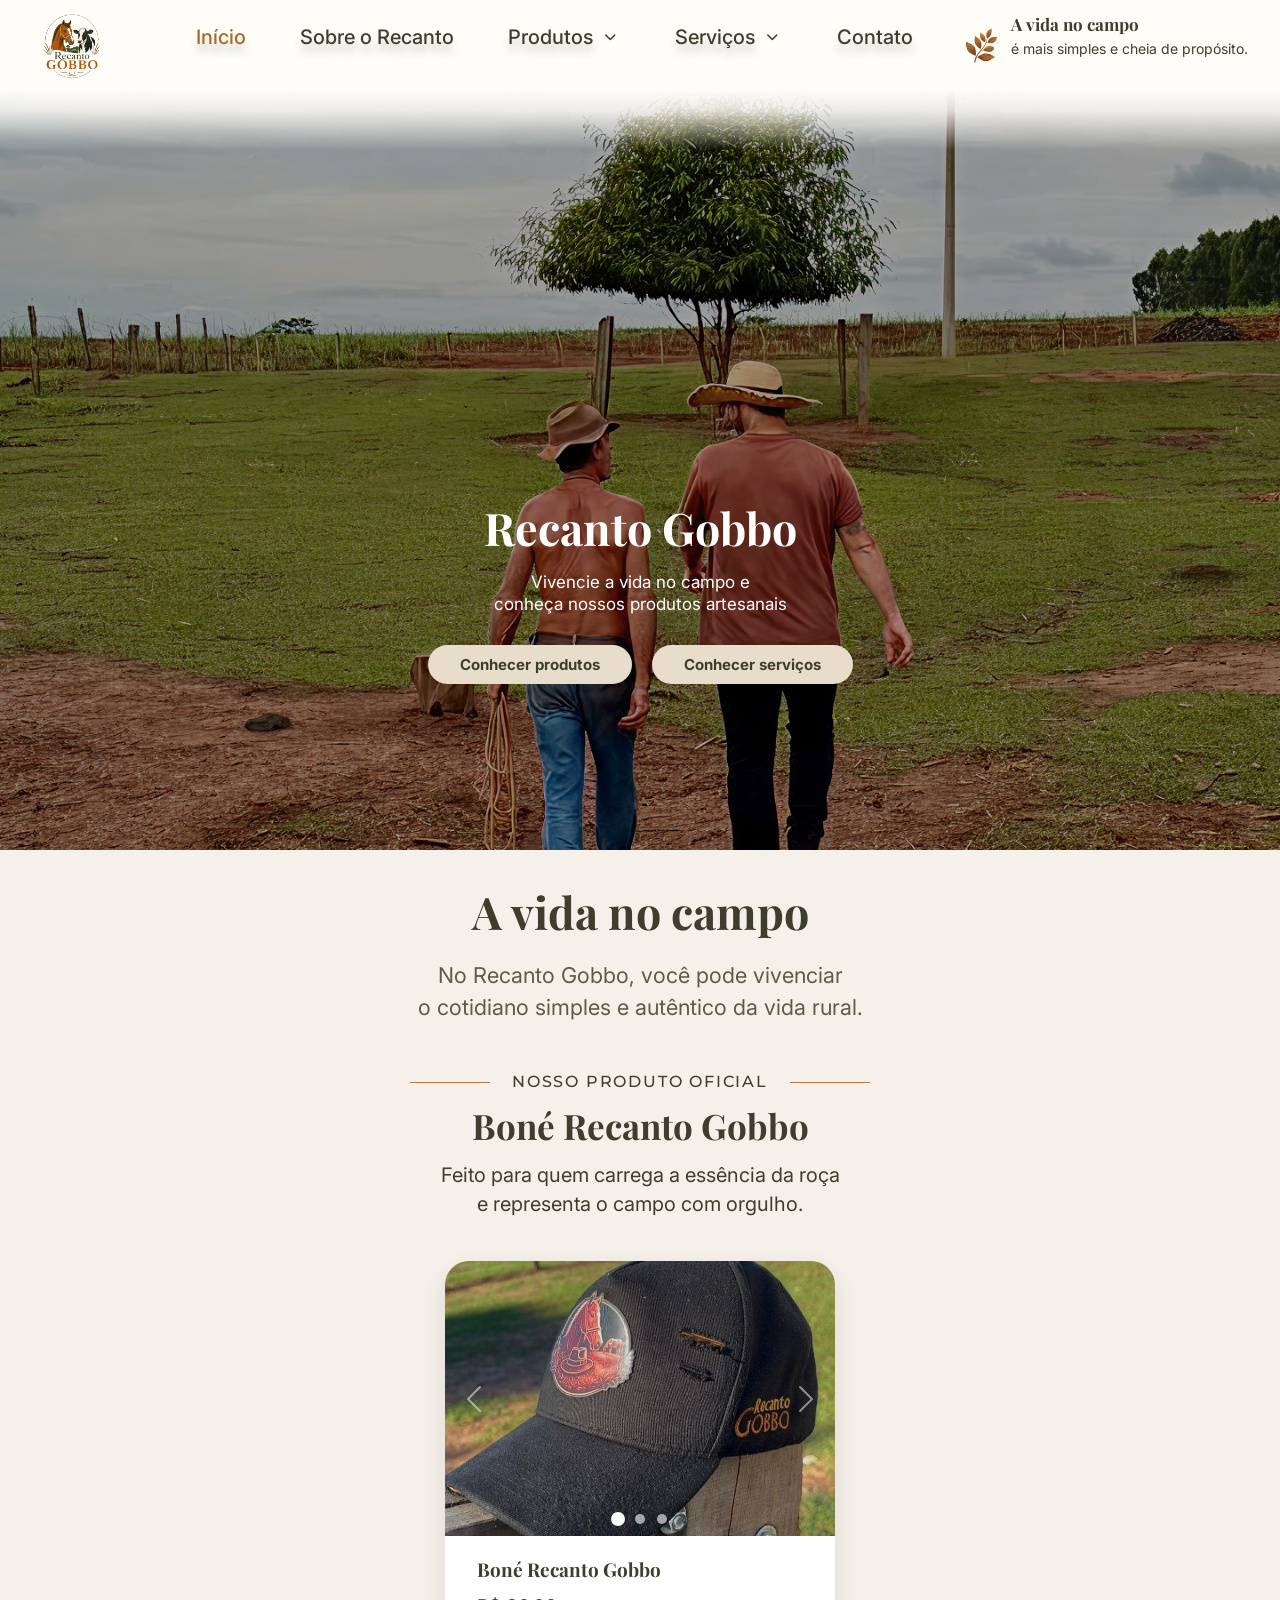
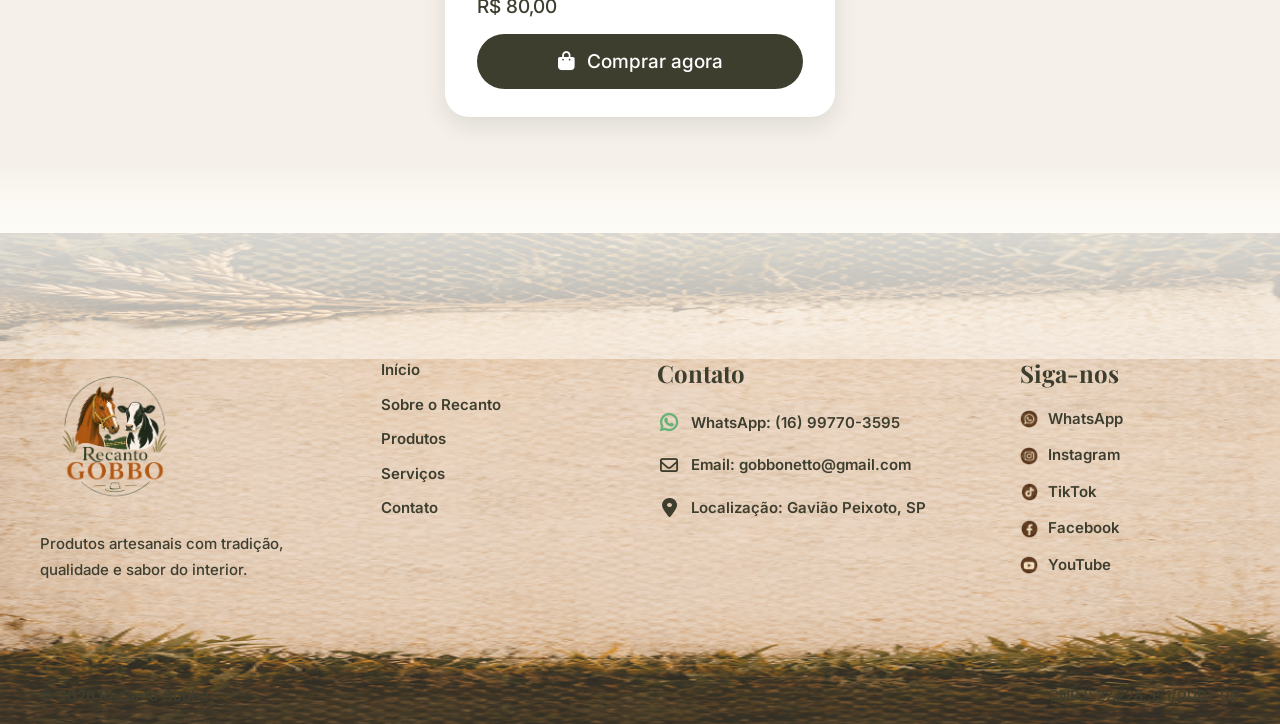
==== commit 32638139: "Adiciona novas imagens de bonés e atualiza o carrossel na página inicial; remove imagens antigas e a" ====
--- a/index.html
+++ b/index.html
@@ -124,8 +124,6 @@
                 <p>
                     <span>No Recanto Gobbo, você pode vivenciar</span>
                     <span>o cotidiano simples e autêntico da vida rural.</span>
-                    <span class="d-none d-lg-block">Nosso sítio oferece uma experiência acolhedora</span>
-                    <span class="d-none d-lg-block">e deliciosa para toda a família.</span>
                 </p>
             </div>
         </section>
@@ -143,7 +141,32 @@
 
                 <article class="home-product-card">
                     <div class="home-product-image">
-                        <img src="assets/images/bone.jpeg" alt="Boné Recanto Gobbo">
+                        <div id="carouselBone" class="carousel slide" data-bs-ride="carousel">
+                            <div class="carousel-indicators">
+                                <button type="button" data-bs-target="#carouselBone" data-bs-slide-to="0" class="active" aria-current="true" aria-label="Slide 1"></button>
+                                <button type="button" data-bs-target="#carouselBone" data-bs-slide-to="1" aria-label="Slide 2"></button>
+                                <button type="button" data-bs-target="#carouselBone" data-bs-slide-to="2" aria-label="Slide 3"></button>
+                            </div>
+                            <div class="carousel-inner">
+                                <div class="carousel-item active">
+                                    <img src="assets/images/bone-1.jpeg" alt="Boné Recanto Gobbo 1">
+                                </div>
+                                <div class="carousel-item">
+                                    <img src="assets/images/bone-2.jpeg" alt="Boné Recanto Gobbo 2">
+                                </div>
+                                <div class="carousel-item">
+                                    <img src="assets/images/bone-3.jpeg" alt="Boné Recanto Gobbo 3">
+                                </div>
+                            </div>
+                            <button class="carousel-control-prev" type="button" data-bs-target="#carouselBone" data-bs-slide="prev">
+                                <span class="carousel-control-prev-icon" aria-hidden="true"></span>
+                                <span class="visually-hidden">Anterior</span>
+                            </button>
+                            <button class="carousel-control-next" type="button" data-bs-target="#carouselBone" data-bs-slide="next">
+                                <span class="carousel-control-next-icon" aria-hidden="true"></span>
+                                <span class="visually-hidden">Próximo</span>
+                            </button>
+                        </div>
                     </div>
 
                     <div class="home-product-info">
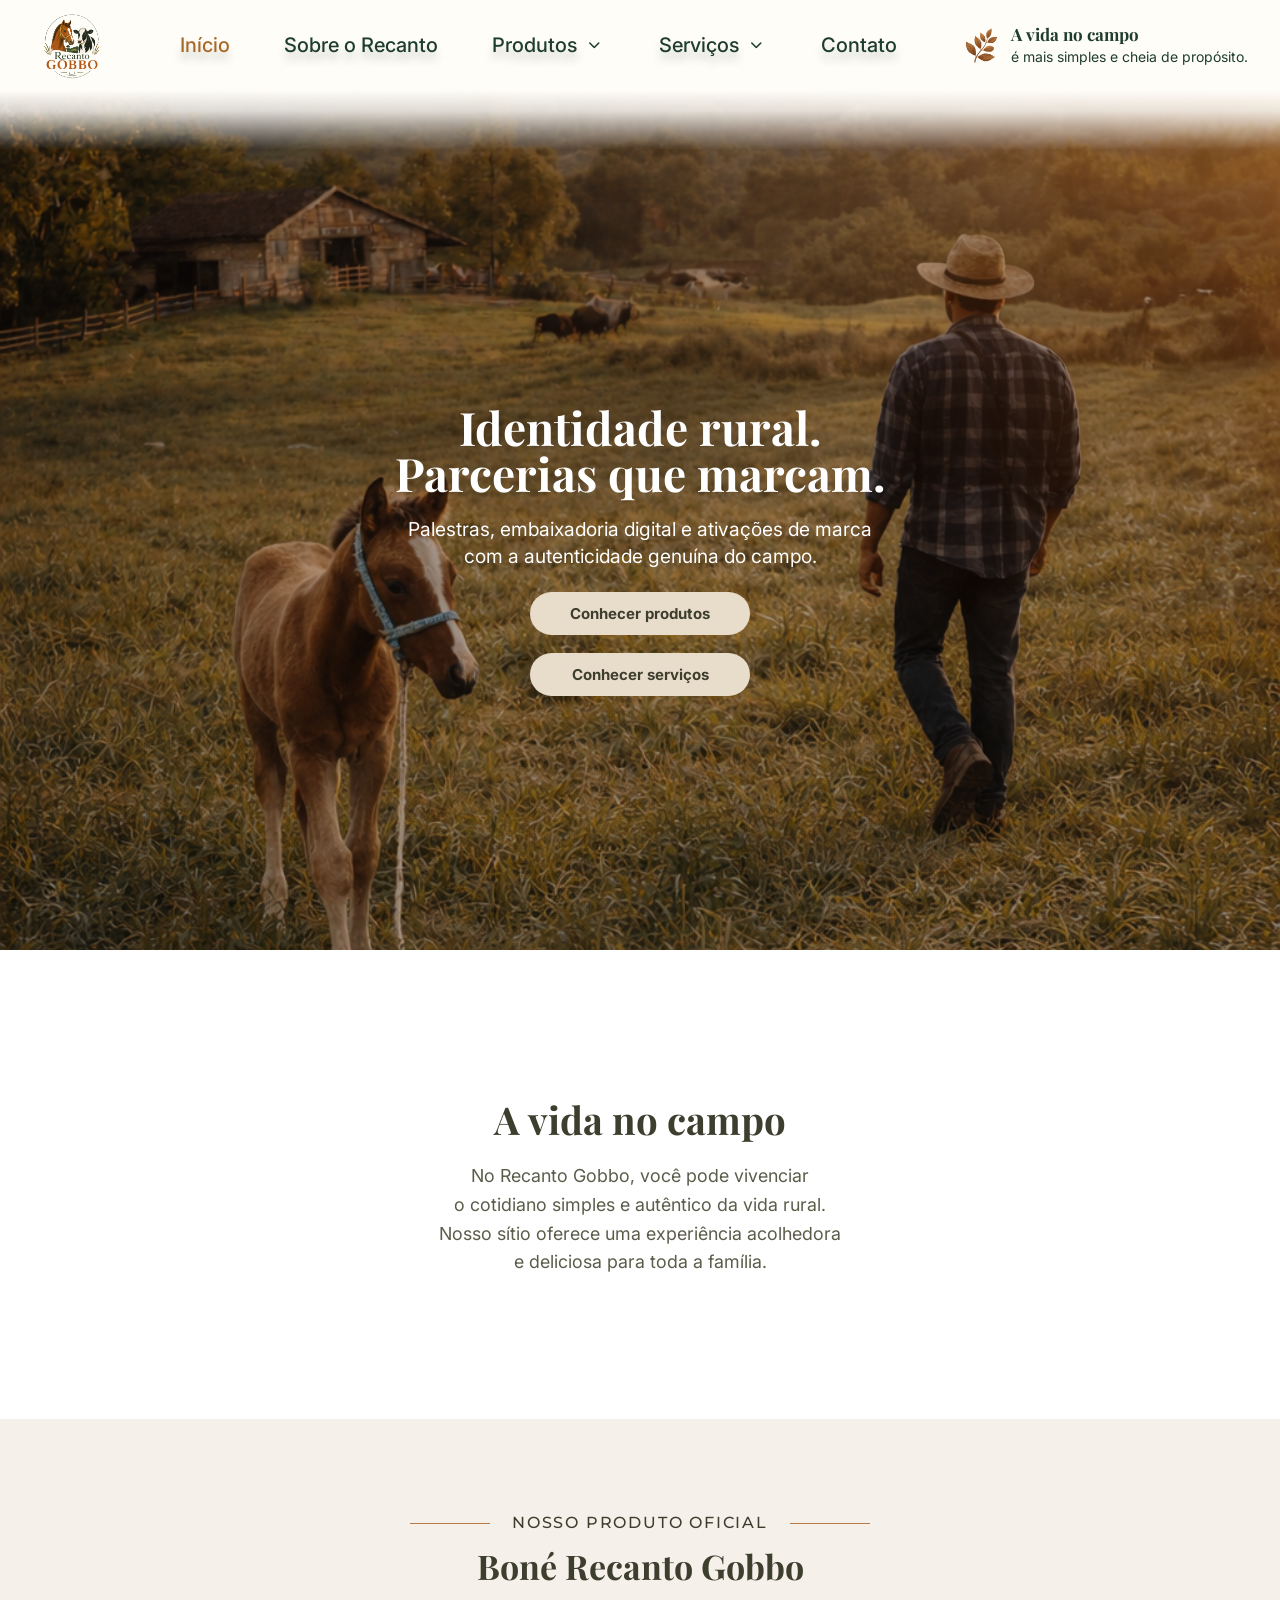
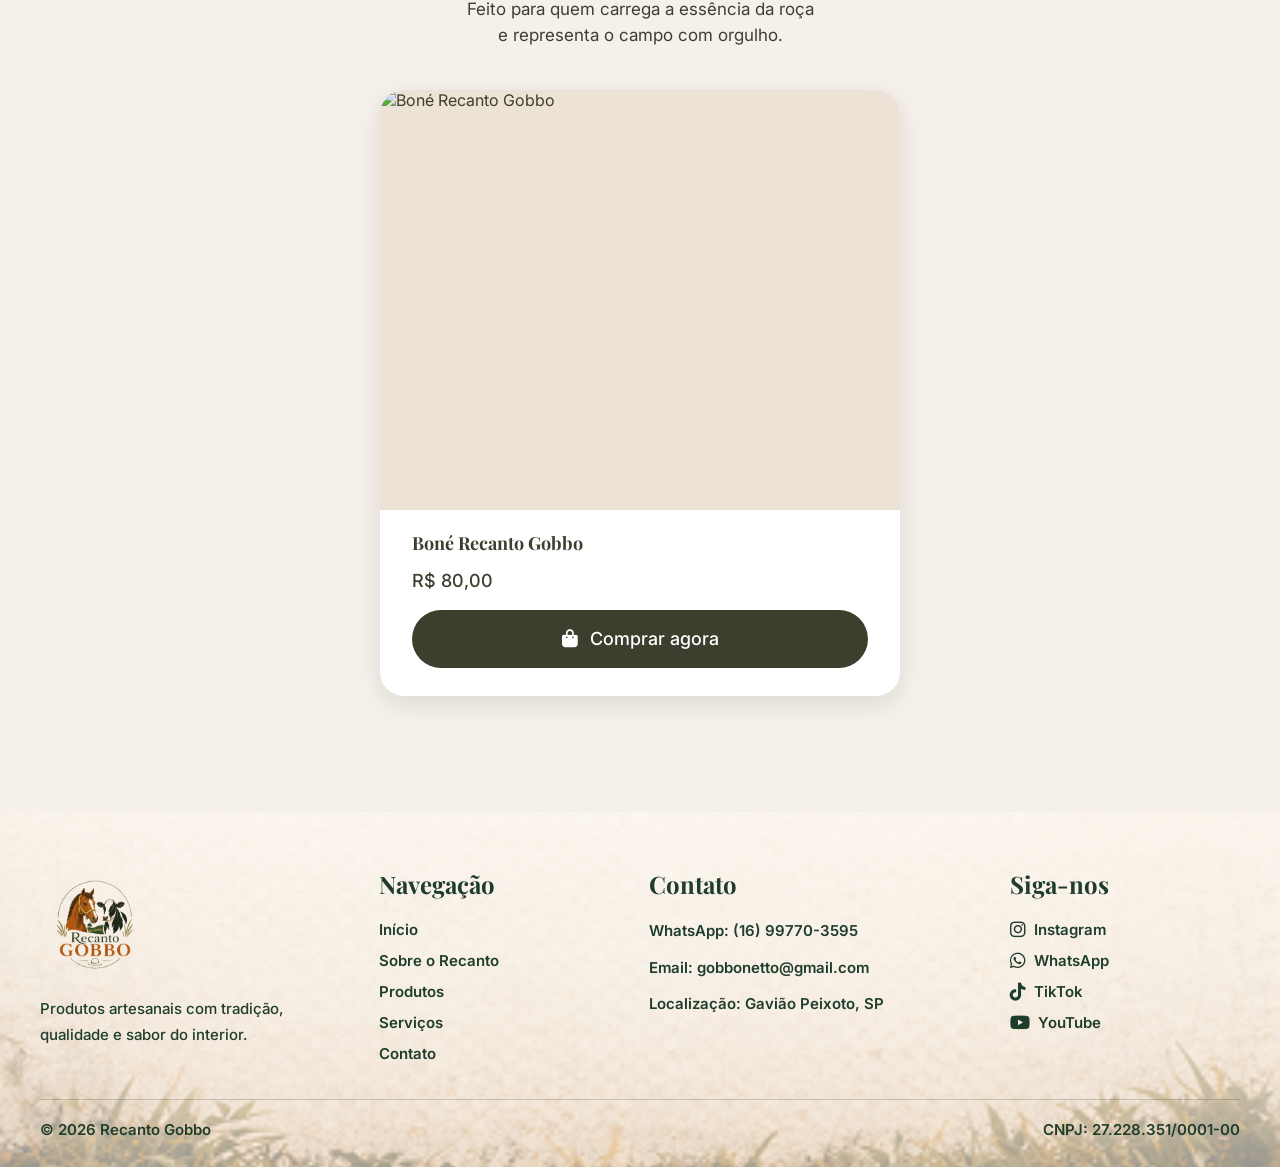
==== commit f5318b66: "Atualização geral de estilos, HTML, JS e assets Refatora CSS de todas as páginas, atualiza estrutura" ====
--- a/index.html
+++ b/index.html
@@ -1,325 +1,268 @@
-<!DOCTYPE html>
-<html lang="pt-BR">
-<head>
-  <meta charset="UTF-8">
-  <meta name="viewport" content="width=device-width, initial-scale=1.0">
-
-  <title>Recanto Gobbo</title>
-
-  <link rel="icon" type="image/png" href="assets/images/logo-recanto-gobbo.png">
-
-  <link
-    rel="stylesheet"
-    href="https://cdnjs.cloudflare.com/ajax/libs/font-awesome/6.5.2/css/all.min.css"
-  >
-
-  <link
-    href="https://cdn.jsdelivr.net/npm/bootstrap@5.3.3/dist/css/bootstrap.min.css"
-    rel="stylesheet"
-  >
-
-  <link rel="preconnect" href="https://fonts.googleapis.com">
-  <link rel="preconnect" href="https://fonts.gstatic.com" crossorigin>
-
-  <link
-    href="https://fonts.googleapis.com/css2?family=Inter:wght@400;500;600;700&family=Montserrat:wght@400;500;600;700&family=Playfair+Display:wght@600;700&display=swap"
-    rel="stylesheet"
-  >
-
-  <link rel="stylesheet" href="css/style.css">
-</head>
-
-<body class="home">
-    <header class="header">
-        <nav class="navbar">
-            <a href="index.html" class="logo">
-                <img src="assets/images/logo-recanto-gobbo.png"
-                     alt="Logo Recanto Gobbo"
-                     class="logo-image">
-            </a>
-
-            <ul class="nav-menu" id="nav-menu">
-                <li class="nav-item">
-                    <a href="index.html" class="active">Início</a>
-                </li>
-
-                <li class="nav-item">
-                    <a href="pages/sobre.html">Sobre o Recanto</a>
-                </li>
-
-                <li class="nav-item has-submenu">
-                    <div class="submenu-parent">
-                        <a href="pages/produtos.html">Produtos</a>
-
-                        <button class="submenu-toggle" type="button" aria-label="Abrir submenu de produtos">
-                            <i class="fa-solid fa-chevron-down"></i>
-                        </button>
-                    </div>
-
-                    <ul class="submenu">
-                        <li><a href="pages/produtos.html#bone">Boné</a></li>
-                    </ul>
-                </li>
-
-                <li class="nav-item has-submenu">
-                    <div class="submenu-parent">
-                        <a href="pages/servicos.html">Serviços</a>
-
-                        <button class="submenu-toggle" type="button" aria-label="Abrir submenu de serviços">
-                            <i class="fa-solid fa-chevron-down"></i>
-                        </button>
-                    </div>
-
-                    <ul class="submenu">
-                        <li><a href="pages/servicos.html#palestras">Palestras</a></li>
-                        <li><a href="pages/servicos.html#embaixadores">Embaixadores Digitais</a></li>
-                        <li><a href="pages/servicos.html#ações-de-marca">Ações de Marca</a></li>
-                        <li><a href="pages/servicos.html#proposta-de-eventos">Proposta de Eventos</a></li>
-                    </ul>
-                </li>
-
-                <li class="nav-item">
-                    <a href="pages/contato.html">Contato</a>
-                </li>
-            </ul>
-
-            <div class="header-phrase">
-                <img src="assets/images/icone-header.png"
-                     alt=""
-                     class="header-icon">
-
-                <div>
-                    <strong>A vida no campo</strong>
-                    <p>é mais simples e cheia de propósito.</p>
-                </div>
-            </div>
-
-            <button class="menu-toggle" id="menu-toggle" aria-label="Abrir menu">
-                ☰
-            </button>
-        </nav>
-    </header>
-
-    <main class="home-main">
-        <section class="home-hero" aria-label="Recanto Gobbo">
-            <div class="home-hero-overlay"></div>
-
-            <div class="container home-hero-content">
-                <h1>Recanto Gobbo</h1>
-                <p>
-                    Vivencie a vida no campo e<br>
-                    conheça nossos produtos artesanais
-                </p>
-
-                <div class="home-hero-actions">
-                    <a href="pages/produtos.html" class="home-pill-link">Conhecer produtos</a>
-                    <a href="pages/servicos.html" class="home-pill-link">Conhecer serviços</a>
-                </div>
-            </div>
-        </section>
-
-        <section class="home-about">
-            <div class="container">
-                <h2>A vida no campo</h2>
-                <p>
-                    <span>No Recanto Gobbo, você pode vivenciar</span>
-                    <span>o cotidiano simples e autêntico da vida rural.</span>
-                </p>
-            </div>
-        </section>
-
-        <section class="home-product" aria-labelledby="home-product-title">
-            <div class="container">
-                <div class="home-product-heading">
-                    <p class="home-product-overline">Nosso produto oficial</p>
-                    <h2 id="home-product-title">Boné Recanto Gobbo</h2>
-                    <p>
-                        Feito para quem carrega a essência da roça
-                        <span>e representa o campo com orgulho.</span>
-                    </p>
-                </div>
-
-                <article class="home-product-card">
-                    <div class="home-product-image">
-                        <div id="carouselBone" class="carousel slide" data-bs-ride="carousel">
-                            <div class="carousel-indicators">
-                                <button type="button" data-bs-target="#carouselBone" data-bs-slide-to="0" class="active" aria-current="true" aria-label="Slide 1"></button>
-                                <button type="button" data-bs-target="#carouselBone" data-bs-slide-to="1" aria-label="Slide 2"></button>
-                                <button type="button" data-bs-target="#carouselBone" data-bs-slide-to="2" aria-label="Slide 3"></button>
-                            </div>
-                            <div class="carousel-inner">
-                                <div class="carousel-item active">
-                                    <img src="assets/images/bone-1.jpeg" alt="Boné Recanto Gobbo 1">
-                                </div>
-                                <div class="carousel-item">
-                                    <img src="assets/images/bone-2.jpeg" alt="Boné Recanto Gobbo 2">
-                                </div>
-                                <div class="carousel-item">
-                                    <img src="assets/images/bone-3.jpeg" alt="Boné Recanto Gobbo 3">
-                                </div>
-                            </div>
-                            <button class="carousel-control-prev" type="button" data-bs-target="#carouselBone" data-bs-slide="prev">
-                                <span class="carousel-control-prev-icon" aria-hidden="true"></span>
-                                <span class="visually-hidden">Anterior</span>
-                            </button>
-                            <button class="carousel-control-next" type="button" data-bs-target="#carouselBone" data-bs-slide="next">
-                                <span class="carousel-control-next-icon" aria-hidden="true"></span>
-                                <span class="visually-hidden">Próximo</span>
-                            </button>
-                        </div>
-                    </div>
-
-                    <div class="home-product-info">
-                        <h3>Boné Recanto Gobbo</h3>
-                        <p>R$ 80,00</p>
-                        <a href="https://wa.me/5516997703595?text=Ol%C3%A1,%20vim%20pelo%20site%20do%20Recanto%20Gobbo%20e%20gostaria%20de%20comprar%20o%20Bon%C3%A9%20Recanto%20Gobbo."
-                           class="home-buy-button"
-                           target="_blank"
-                           rel="noopener noreferrer">
-                            <i class="fa-solid fa-bag-shopping" aria-hidden="true"></i>
-                            Comprar agora
-                        </a>
-                    </div>
-                </article>
-            </div>
-        </section>
-    </main>
-
-    <!-- Footer principal do site -->
-    <footer class="footer">
-
-        <!-- Camada por cima da imagem de fundo para melhorar leitura -->
-        <div class="footer-overlay"></div>
-
-            <!-- Container principal do footer -->
-            <div class="footer-container">
-
-                <!-- Coluna da marca -->
-                <div class="footer-brand">
-                    <img src="assets/images/logo-recanto-gobbo.png"
-                         alt="Logo Recanto Gobbo"
-                         class="footer-logo-image">
-
-                    <p>
-                        Produtos artesanais com tradição, qualidade e sabor do interior.
-                    </p>
-                </div>
-
-                <!-- Coluna de navegação -->
-                <div class="footer-column footer-nav-column">
-
-                    <nav class="footer-links">
-                        <a href="index.html">Início</a>
-                        <a href="pages/sobre.html">Sobre o Recanto</a>
-                        <a href="pages/produtos.html">Produtos</a>
-                        <a href="pages/servicos.html">Serviços</a>
-                        <a href="pages/contato.html">Contato</a>
-                    </nav>
-                </div>
-
-                <!-- Coluna de contato -->
-                <div class="footer-column footer-contact-column">
-                    <h3>Contato</h3>
-
-                    <div class="footer-contact">
-                        <a href="https://wa.me/5516997703595?text=Olá,%20vim%20pelo%20site%20do%20Recanto%20Gobbo%20e%20gostaria%20de%20mais%20informações."
-                           target="_blank"
-                           rel="noopener noreferrer">
-                            WhatsApp: (16) 99770-3595
-                        </a>
-
-                        <a href="mailto:gobbonetto@gmail.com?subject=Contato"
-                           target="_blank"
-                           rel="noopener noreferrer">
-                            Email: gobbonetto@gmail.com
-                        </a>
-
-                        <a href="https://maps.app.goo.gl/Z4Uk17eoqn9L3mCQ8"
-                           target="_blank"
-                           rel="noopener noreferrer">
-                            Localização: Gavião Peixoto, SP
-                        </a>
-                    </div>
-                </div>
-
-                <!-- Coluna de redes sociais -->
-                <div class="footer-column footer-social-column">
-
-                    <h3 class="footer-social-title">
-                        Siga-nos
-                    </h3>
-
-                    <img src="assets/images/social-title.png"
-                         alt="Siga-nos"
-                         class="footer-social-title-image">
-
-                    <div class="footer-social">
-
-                        <a href="https://wa.me/5516997703595?text=Olá,%20vim%20pelo%20site%20do%20Recanto%20Gobbo%20e%20gostaria%20de%20mais%20informações."
-                           aria-label="WhatsApp"
-                           target="_blank"
-                           rel="noopener noreferrer">
-
-                            <img src="assets/images/social-icon-whatsapp.png"
-                                 alt="WhatsApp"
-                                 class="footer-social-icon-image">
-                        </a>
-
-                        <a href="https://www.instagram.com/recantogobbo?utm_source=ig_web_button_share_sheet&igsh=ZDNlZDc0MzIxNw=="
-                           aria-label="Instagram"
-                           target="_blank"
-                           rel="noopener noreferrer">
-
-                            <img src="assets/images/social-icon-instagram.png"
-                                 alt="Instagram"
-                                 class="footer-social-icon-image">
-                        </a>
-
-                        <a href="https://www.tiktok.com/@nettogobbo?is_from_webapp=1&sender_device=pc"
-                           aria-label="TikTok"
-                           target="_blank"
-                           rel="noopener noreferrer">
-
-                            <img src="assets/images/social-icon-tiktok.png"
-                                 alt="TikTok"
-                                 class="footer-social-icon-image">
-                        </a>
-
-                        <a href="https://www.facebook.com/recantogobbo/"
-                           aria-label="Facebook"
-                           target="_blank"
-                           rel="noopener noreferrer">
-
-                            <img src="assets/images/social-icon-facebook.png"
-                                 alt="Facebook"
-                                 class="footer-social-icon-image">
-
-                        </a>
-
-                        <a href="https://www.youtube.com/@RecantoGobbo"
-                           aria-label="YouTube"
-                           target="_blank"
-                           rel="noopener noreferrer">
-
-                            <img src="assets/images/social-icon-youtube.png"
-                                 alt="YouTube"
-                                 class="footer-social-icon-image">
-                        </a>
-
-                    </div>
-                </div>
-
-            </div>
-
-            <!-- Base inferior do footer -->
-            <div class="footer-bottom">
-                <p>© 2026 Recanto Gobbo</p>
-                <p>CNPJ: 27.228.351/0001-00</p>
-            </div>
-
-    </footer>
-
-    <script src="https://cdn.jsdelivr.net/npm/bootstrap@5.3.3/dist/js/bootstrap.bundle.min.js"></script>
-    <script src="js/script.js"></script>
-</body>
+<!DOCTYPE html>
+<html lang="pt-BR">
+<head>
+  <meta charset="UTF-8">
+  <meta name="viewport" content="width=device-width, initial-scale=1.0">
+
+  <title>Recanto Gobbo | Palestras, Embaixadoria e Ativações de Marca</title>
+
+  <link rel="icon" type="image/png" href="assets/images/logo-recanto-gobbo.png">
+
+  <link
+    rel="stylesheet"
+    href="https://cdnjs.cloudflare.com/ajax/libs/font-awesome/6.5.2/css/all.min.css"
+  >
+
+  <link rel="preconnect" href="https://fonts.googleapis.com">
+  <link rel="preconnect" href="https://fonts.gstatic.com" crossorigin>
+
+  <link
+    href="https://fonts.googleapis.com/css2?family=Inter:wght@400;500;600;700&family=Montserrat:wght@400;500;600;700&family=Playfair+Display:wght@600;700&display=swap"
+    rel="stylesheet"
+  >
+
+  <link rel="stylesheet" href="css/style.css">
+</head>
+
+<body class="home">
+  <!-- Header principal do site -->
+  <header class="header">
+    <nav class="navbar">
+
+      <!-- Logo principal -->
+      <a href="index.html" class="logo">
+        <img
+          src="assets/images/logo-recanto-gobbo.png"
+          alt="Logo Recanto Gobbo"
+          class="logo-image"
+        >
+      </a>
+
+      <!-- Menu principal -->
+      <ul class="nav-menu" id="nav-menu">
+
+        <!-- Link para a página inicial -->
+        <li class="nav-item">
+          <a href="index.html" class="active">Início</a>
+        </li>
+
+        <!-- Link para a página Sobre -->
+        <li class="nav-item">
+          <a href="pages/sobre.html">Sobre o Recanto</a>
+        </li>
+
+        <!-- Item com submenu de produtos -->
+        <li class="nav-item has-submenu">
+          <div class="submenu-parent">
+            <a href="pages/produtos.html">Produtos</a>
+
+            <button class="submenu-toggle" type="button" aria-label="Abrir submenu de produtos">
+              <i class="fa-solid fa-chevron-down"></i>
+            </button>
+          </div>
+
+          <ul class="submenu">
+            <li><a href="pages/produtos.html#bone">Boné</a></li>
+          </ul>
+        </li>
+
+        <!-- Item com submenu de serviços -->
+        <li class="nav-item has-submenu">
+          <div class="submenu-parent">
+            <a href="pages/servicos.html">Serviços</a>
+
+            <button class="submenu-toggle" type="button" aria-label="Abrir submenu de serviços">
+              <i class="fa-solid fa-chevron-down"></i>
+            </button>
+          </div>
+
+          <ul class="submenu">
+            <li><a href="pages/servicos.html#palestras">Palestras</a></li>
+            <li><a href="pages/servicos.html#embaixadores">Embaixadores Digitais</a></li>
+            <li><a href="pages/servicos.html#acoes">Ações de Marca</a></li>
+            <li><a href="pages/servicos.html#eventos">Proposta de Eventos</a></li>
+          </ul>
+        </li>
+
+        <!-- Link para a página Contato -->
+        <li class="nav-item">
+          <a href="pages/contato.html">Contato</a>
+        </li>
+
+      </ul>
+
+      <!-- Frase institucional do header desktop -->
+      <div class="header-phrase">
+        <!-- Ícone decorativo da frase do header -->
+        <img
+          src="assets/images/icone-header.png"
+          alt=""
+          class="header-icon"
+        >
+        <div>
+          <strong>A vida no campo</strong>
+          <p>é mais simples e cheia de propósito.</p>
+        </div>
+      </div>
+
+      <!-- Botão hambúrguer mobile -->
+      <button class="menu-toggle" id="menu-toggle" aria-label="Abrir menu">
+        ☰
+      </button>
+
+    </nav>
+  </header>
+
+  <main class="home-main">
+    <section class="home-hero" aria-label="Apresentação">
+      <div class="home-hero-overlay"></div>
+
+      <div class="container home-hero-content">
+        <h1>Identidade rural.<br>Parcerias que marcam.</h1>
+        <p>
+          Palestras, embaixadoria digital e ativações de marca<br>
+          com a autenticidade genuína do campo.
+        </p>
+
+        <div class="home-hero-actions">
+          <a href="pages/produtos.html" class="home-pill-link">Conhecer produtos</a>
+          <a href="pages/servicos.html" class="home-pill-link">Conhecer serviços</a>
+        </div>
+      </div>
+    </section>
+
+    <section class="home-about">
+      <div class="container">
+        <h2>A vida no campo</h2>
+        <p>
+          <span>No Recanto Gobbo, você pode vivenciar</span>
+          <span>o cotidiano simples e autêntico da vida rural.</span>
+          <span class="home-about-lg">Nosso sítio oferece uma experiência acolhedora</span>
+          <span class="home-about-lg">e deliciosa para toda a família.</span>
+        </p>
+      </div>
+    </section>
+
+    <section class="home-product" aria-labelledby="home-product-title">
+      <div class="container">
+        <div class="home-product-heading">
+          <p class="home-product-overline">Nosso produto oficial</p>
+          <h2 id="home-product-title">Boné Recanto Gobbo</h2>
+          <p>
+            Feito para quem carrega a essência da roça
+            <span>e representa o campo com orgulho.</span>
+          </p>
+        </div>
+
+        <article class="home-product-card">
+          <div class="home-product-image">
+            <img src="assets/images/bone1.jpeg" alt="Boné Recanto Gobbo">
+          </div>
+
+          <div class="home-product-info">
+            <h3>Boné Recanto Gobbo</h3>
+            <p>R$ 80,00</p>
+            <a
+              href="https://wa.me/5516997703595?text=Ol%C3%A1,%20vim%20pelo%20site%20do%20Recanto%20Gobbo%20e%20gostaria%20de%20comprar%20o%20Bon%C3%A9%20Recanto%20Gobbo."
+              class="home-buy-button"
+              target="_blank"
+              rel="noopener noreferrer"
+            >
+              <i class="fa-solid fa-bag-shopping" aria-hidden="true"></i>
+              Comprar agora
+            </a>
+          </div>
+        </article>
+      </div>
+    </section>
+  </main>
+
+  <!-- Footer principal do site -->
+  <footer class="footer">
+
+    <!-- Camada por cima da imagem de fundo para melhorar leitura -->
+    <div class="footer-overlay">
+
+      <!-- Container principal do footer -->
+      <div class="footer-container">
+
+        <!-- Coluna da marca -->
+        <div class="footer-brand">
+          <img
+            src="assets/images/logo-recanto-gobbo.png"
+            alt="Logo Recanto Gobbo"
+            class="footer-logo-image"
+          >
+
+          <p>
+            Produtos artesanais com tradição, qualidade e sabor do interior.
+          </p>
+        </div>
+
+        <!-- Coluna de navegação -->
+        <div class="footer-column">
+          <h3>Navegação</h3>
+
+          <nav class="footer-links">
+            <a href="index.html">Início</a>
+            <a href="pages/sobre.html">Sobre o Recanto</a>
+            <a href="pages/produtos.html">Produtos</a>
+            <a href="pages/servicos.html">Serviços</a>
+            <a href="pages/contato.html">Contato</a>
+          </nav>
+        </div>
+
+        <!-- Coluna de contato -->
+        <div class="footer-column">
+          <h3>Contato</h3>
+
+          <div class="footer-contact">
+            <p>WhatsApp: (16) 99770-3595</p>
+            <p>Email: gobbonetto@gmail.com</p>
+            <p>Localização: Gavião Peixoto, SP</p>
+          </div>
+        </div>
+
+        <!-- Coluna de redes sociais -->
+        <div class="footer-column">
+          <h3>Siga-nos</h3>
+
+          <div class="footer-social">
+
+            <a href="https://www.instagram.com/recantogobbo?utm_source=ig_web_button_share_sheet&igsh=ZDNlZDc0MzIxNw==" aria-label="Instagram">
+              <i class="fa-brands fa-instagram"></i>
+              <span>Instagram</span>
+            </a>
+
+            <a href="https://wa.me/5516997703595?text=Olá,%20vim%20pelo%20site%20do%20Recanto%20Gobbo%20e%20gostaria%20de%20mais%20informações." aria-label="WhatsApp">
+              <i class="fa-brands fa-whatsapp"></i>
+              <span>WhatsApp</span>
+            </a>
+
+            <a href="https://www.tiktok.com/@nettogobbo?is_from_webapp=1&sender_device=pc" aria-label="TikTok">
+              <i class="fa-brands fa-tiktok"></i>
+              <span>TikTok</span>
+            </a>
+
+            <a href="https://www.youtube.com/@RecantoGobbo" aria-label="YouTube">
+              <i class="fa-brands fa-youtube"></i>
+              <span>YouTube</span>
+            </a>
+
+          </div>
+        </div>
+
+      </div>
+
+      <!-- Base inferior do footer -->
+      <div class="footer-bottom">
+        <p>© 2026 Recanto Gobbo</p>
+        <p>CNPJ: 27.228.351/0001-00</p>
+      </div>
+
+    </div>
+  </footer>
+
+  <script src="js/script.js"></script>
+</body>
 </html>
--- a/css/style.css
+++ b/css/style.css
@@ -1,19 +1,19 @@
-/* Base */
-@import url("./base/reset.css");
-@import url("./base/variables.css");
-@import url("./base/global.css");
-@import url("./base/components.css");
-
-/* Layout */
-@import url("./layout/header.css");
-@import url("./layout/footer.css");
-
-/* Pages */
-@import url("./pages/home.css");
-@import url("./pages/sobre.css");
-@import url("./pages/produtos.css");
-@import url("./pages/servicos.css");
-@import url("./pages/contato.css");
-
-/* Responsive */
+/* Base */
+@import url("./base/reset.css");
+@import url("./base/variables.css");
+@import url("./base/global.css");
+@import url("./base/components.css");
+
+/* Layout */
+@import url("./layout/header.css");
+@import url("./layout/footer.css");
+
+/* Pages */
+@import url("./pages/home.css");
+@import url("./pages/sobre.css");
+@import url("./pages/produtos.css");
+@import url("./pages/servicos.css");
+@import url("./pages/contato.css");
+
+/* Responsive */
 @import url("./responsive.css");
